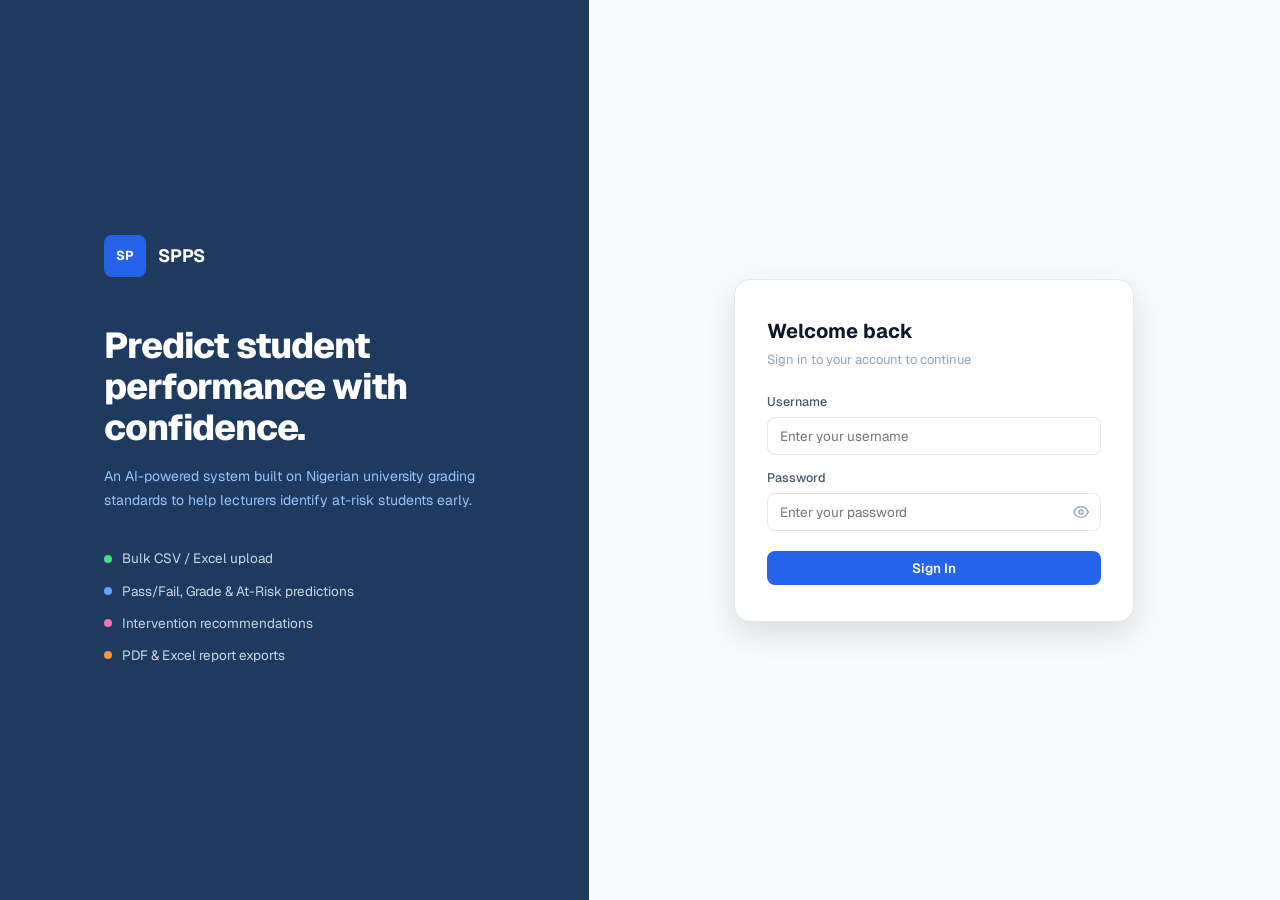
==== templates/login.html @ e65ed42a "adding code files" ====
<!doctype html>
<html lang="en">
  <head>
    <meta charset="UTF-8" />
    <meta name="viewport" content="width=device-width, initial-scale=1.0" />
    <title>Login — SPPS</title>
    <link rel="preconnect" href="https://fonts.googleapis.com" />
    <link rel="preconnect" href="https://fonts.gstatic.com" crossorigin />
    <link
      href="https://fonts.googleapis.com/css2?family=Geist:wght@300;400;500;600;700;800&display=swap"
      rel="stylesheet"
    />
    <link rel="stylesheet" href="/static/css/style.css" />
  </head>
  <body class="login-body">
    <div class="login-shell">
      <!-- Left panel -->
      <div class="login-left">
        <div class="login-left-inner">
          <div class="login-brand">
            <div
              class="brand-icon"
              style="width: 42px; height: 42px; font-size: 13px"
            >
              SP
            </div>
            <span class="brand-name" style="font-size: 18px; color: #fff"
              >SPPS</span
            >
          </div>
          <h1 class="login-headline">
            Predict student<br />performance with<br />confidence.
          </h1>
          <p class="login-sub">
            An AI-powered system built on Nigerian university grading standards
            to help lecturers identify at-risk students early.
          </p>
          <div class="login-features">
            <div class="login-feature">
              <div class="login-feature-dot" style="background: #4ade80"></div>
              <span>Bulk CSV / Excel upload</span>
            </div>
            <div class="login-feature">
              <div class="login-feature-dot" style="background: #60a5fa"></div>
              <span>Pass/Fail, Grade &amp; At-Risk predictions</span>
            </div>
            <div class="login-feature">
              <div class="login-feature-dot" style="background: #f472b6"></div>
              <span>Intervention recommendations</span>
            </div>
            <div class="login-feature">
              <div class="login-feature-dot" style="background: #fb923c"></div>
              <span>PDF &amp; Excel report exports</span>
            </div>
          </div>
        </div>
      </div>

      <!-- Right panel — form -->
      <div class="login-right">
        <div class="login-card">
          <!-- Normal login -->
          <div id="panel-login">
            <h2 class="login-card-title">Welcome back</h2>
            <p class="login-card-sub">Sign in to your account to continue</p>

            <div
              id="login-error"
              class="alert-box alert-danger hidden"
              style="margin-bottom: 16px"
            >
              <span id="login-error-msg"></span>
            </div>

            <div class="form-group" style="margin-bottom: 14px">
              <label class="form-label">Username</label>
              <input
                id="l-username"
                type="text"
                class="form-input"
                placeholder="Enter your username"
                autocomplete="username"
                onkeydown="enterKey(event, 'login')"
              />
            </div>
            <div class="form-group" style="margin-bottom: 20px">
              <label class="form-label">Password</label>
              <div class="input-eye-wrap">
                <input
                  id="l-password"
                  type="password"
                  class="form-input"
                  placeholder="Enter your password"
                  autocomplete="current-password"
                  onkeydown="enterKey(event, 'login')"
                />
                <button
                  type="button"
                  class="input-eye"
                  onclick="togglePw('l-password', this)"
                >
                  <svg
                    id="eye-icon-l"
                    viewBox="0 0 24 24"
                    fill="none"
                    stroke="currentColor"
                    stroke-width="2"
                    width="16"
                    height="16"
                  >
                    <path d="M1 12s4-8 11-8 11 8 11 8-4 8-11 8-11-8-11-8z" />
                    <circle cx="12" cy="12" r="3" />
                  </svg>
                </button>
              </div>
            </div>

            <button
              onclick="doLogin()"
              id="login-btn"
              class="btn btn-primary btn-full"
            >
              Sign In
            </button>
          </div>

          <!-- Set password (first login) -->
          <div id="panel-set-pw" class="hidden">
            <h2 class="login-card-title">Set Your Password</h2>
            <p class="login-card-sub">
              This is your first login. Please set a secure password to
              continue.
            </p>

            <div
              id="setpw-error"
              class="alert-box alert-danger hidden"
              style="margin-bottom: 16px"
            >
              <span id="setpw-error-msg"></span>
            </div>

            <div class="form-group" style="margin-bottom: 14px">
              <label class="form-label">New Password</label>
              <div class="input-eye-wrap">
                <input
                  id="s-pw1"
                  type="password"
                  class="form-input"
                  placeholder="At least 8 characters"
                  onkeydown="enterKey(event, 'setpw')"
                />
                <button
                  type="button"
                  class="input-eye"
                  onclick="togglePw('s-pw1', this)"
                >
                  <svg
                    viewBox="0 0 24 24"
                    fill="none"
                    stroke="currentColor"
                    stroke-width="2"
                    width="16"
                    height="16"
                  >
                    <path d="M1 12s4-8 11-8 11 8 11 8-4 8-11 8-11-8-11-8z" />
                    <circle cx="12" cy="12" r="3" />
                  </svg>
                </button>
              </div>
            </div>
            <div class="form-group" style="margin-bottom: 20px">
              <label class="form-label">Confirm Password</label>
              <div class="input-eye-wrap">
                <input
                  id="s-pw2"
                  type="password"
                  class="form-input"
                  placeholder="Re-enter password"
                  onkeydown="enterKey(event, 'setpw')"
                />
                <button
                  type="button"
                  class="input-eye"
                  onclick="togglePw('s-pw2', this)"
                >
                  <svg
                    viewBox="0 0 24 24"
                    fill="none"
                    stroke="currentColor"
                    stroke-width="2"
                    width="16"
                    height="16"
                  >
                    <path d="M1 12s4-8 11-8 11 8 11 8-4 8-11 8-11-8-11-8z" />
                    <circle cx="12" cy="12" r="3" />
                  </svg>
                </button>
              </div>
            </div>
            <button onclick="doSetPassword()" class="btn btn-primary btn-full">
              Set Password &amp; Continue
            </button>
          </div>
        </div>
      </div>
    </div>

    <script>
      async function doLogin() {
        const btn = document.getElementById("login-btn");
        const user = document.getElementById("l-username").value.trim();
        const pass = document.getElementById("l-password").value;

        if (!user || !pass) {
          showError("login", "Please enter your username and password.");
          return;
        }

        btn.textContent = "Signing in…";
        btn.disabled = true;

        const res = await fetch("/api/auth/login", {
          method: "POST",
          headers: { "Content-Type": "application/json" },
          body: JSON.stringify({ username: user, password: pass }),
        });
        const data = await res.json();

        btn.textContent = "Sign In";
        btn.disabled = false;

        if (!res.ok) {
          showError("login", data.error);
          return;
        }

        if (data.must_change_pw) {
          document.getElementById("panel-login").classList.add("hidden");
          document.getElementById("panel-set-pw").classList.remove("hidden");
        } else {
          window.location.href = "/";
        }
      }

      async function doSetPassword() {
        const p1 = document.getElementById("s-pw1").value;
        const p2 = document.getElementById("s-pw2").value;
        if (p1.length < 8) {
          showError("setpw", "Password must be at least 8 characters.");
          return;
        }
        if (p1 !== p2) {
          showError("setpw", "Passwords do not match.");
          return;
        }

        const res = await fetch("/api/auth/set-password", {
          method: "POST",
          headers: { "Content-Type": "application/json" },
          body: JSON.stringify({ password: p1 }),
        });
        const data = await res.json();
        if (!res.ok) {
          showError("setpw", data.error);
          return;
        }
        window.location.href = "/";
      }

      function showError(panel, msg) {
        const box = document.getElementById(`${panel}-error`);
        document.getElementById(`${panel}-error-msg`).textContent = msg;
        box.classList.remove("hidden");
      }

      function togglePw(inputId, btn) {
        const inp = document.getElementById(inputId);
        inp.type = inp.type === "password" ? "text" : "password";
      }

      function enterKey(e, action) {
        if (e.key === "Enter") action === "login" ? doLogin() : doSetPassword();
      }
    </script>
  </body>
</html>
---- static/css/style.css ----
/* ═══════════════════════════════════════════════════
   RESET & BASE
═══════════════════════════════════════════════════ */
*,
*::before,
*::after {
  box-sizing: border-box;
  margin: 0;
  padding: 0;
}

:root {
  --primary: #2563eb;
  --primary-hover: #1d4ed8;
  --primary-light: #eff6ff;
  --success: #16a34a;
  --success-light: #f0fdf4;
  --danger: #dc2626;
  --danger-light: #fef2f2;
  --warning: #d97706;
  --warning-light: #fffbeb;
  --purple: #7c3aed;
  --purple-light: #f5f3ff;

  --bg: #f8fafc;
  --surface: #ffffff;
  --border: #e2e8f0;
  --border-focus: #93c5fd;

  --text-primary: #0f172a;
  --text-secondary: #475569;
  --text-muted: #94a3b8;

  --sidebar-w: 240px;
  --radius: 12px;
  --radius-sm: 8px;
  --radius-lg: 16px;

  --shadow-sm: 0 1px 3px rgba(0, 0, 0, 0.06), 0 1px 2px rgba(0, 0, 0, 0.04);
  --shadow-md: 0 4px 12px rgba(0, 0, 0, 0.08);
  --shadow-lg: 0 12px 32px rgba(0, 0, 0, 0.12);
}

body {
  font-family:
    "Geist",
    -apple-system,
    BlinkMacSystemFont,
    "Segoe UI",
    sans-serif;
  background: var(--bg);
  color: var(--text-primary);
  font-size: 14px;
  line-height: 1.5;
  -webkit-font-smoothing: antialiased;
}

/* ═══════════════════════════════════════════════════
   APP SHELL
═══════════════════════════════════════════════════ */
.app-shell {
  display: flex;
  min-height: 100vh;
}

/* ═══════════════════════════════════════════════════
   SIDEBAR
═══════════════════════════════════════════════════ */
.sidebar {
  width: var(--sidebar-w);
  background: var(--surface);
  border-right: 1px solid var(--border);
  display: flex;
  flex-direction: column;
  position: fixed;
  top: 0;
  left: 0;
  bottom: 0;
  z-index: 100;
}

.sidebar-brand {
  display: flex;
  align-items: center;
  gap: 10px;
  padding: 20px 20px 16px;
  border-bottom: 1px solid var(--border);
}

.brand-icon {
  width: 34px;
  height: 34px;
  background: var(--primary);
  color: #fff;
  border-radius: var(--radius-sm);
  display: flex;
  align-items: center;
  justify-content: center;
  font-size: 11px;
  font-weight: 700;
  letter-spacing: 0.5px;
}

.brand-name {
  font-size: 15px;
  font-weight: 700;
  color: var(--text-primary);
  letter-spacing: -0.3px;
}

.sidebar-nav {
  flex: 1;
  padding: 12px 10px;
  display: flex;
  flex-direction: column;
  gap: 2px;
  overflow-y: auto;
}

.nav-item {
  display: flex;
  align-items: center;
  gap: 10px;
  padding: 9px 12px;
  border-radius: var(--radius-sm);
  color: var(--text-secondary);
  text-decoration: none;
  font-size: 13.5px;
  font-weight: 500;
  cursor: pointer;
  transition:
    background 0.15s,
    color 0.15s;
}

.nav-item svg {
  width: 17px;
  height: 17px;
  flex-shrink: 0;
}

.nav-item:hover {
  background: var(--bg);
  color: var(--text-primary);
}

.nav-item.active {
  background: var(--primary-light);
  color: var(--primary);
  font-weight: 600;
}

.sidebar-footer {
  padding: 14px 10px;
  border-top: 1px solid var(--border);
  display: flex;
  flex-direction: column;
  gap: 10px;
}

.sidebar-footer-info {
  display: flex;
  align-items: center;
  gap: 10px;
  padding: 0 4px;
}

.footer-avatar {
  width: 32px;
  height: 32px;
  background: var(--primary);
  color: #fff;
  border-radius: 50%;
  display: flex;
  align-items: center;
  justify-content: center;
  font-size: 12px;
  font-weight: 700;
  flex-shrink: 0;
}

.footer-name {
  font-size: 13px;
  font-weight: 600;
  color: var(--text-primary);
}
.footer-sub {
  font-size: 11px;
  color: var(--text-muted);
}

.btn-clear-all {
  display: flex;
  align-items: center;
  justify-content: center;
  gap: 6px;
  padding: 7px 12px;
  border-radius: var(--radius-sm);
  border: 1px solid #fecaca;
  background: var(--danger-light);
  color: var(--danger);
  font-size: 12px;
  font-weight: 500;
  cursor: pointer;
  width: 100%;
  transition: background 0.15s;
}
.btn-clear-all:hover {
  background: #fee2e2;
}

/* ═══════════════════════════════════════════════════
   MAIN CONTENT
═══════════════════════════════════════════════════ */
.main-content {
  margin-left: var(--sidebar-w);
  flex: 1;
  padding: 32px 36px;
  max-width: calc(100% - var(--sidebar-w));
}

.tab-section {
  animation: fadeIn 0.2s ease;
}
.tab-section.hidden {
  display: none;
}

@keyframes fadeIn {
  from {
    opacity: 0;
    transform: translateY(6px);
  }
  to {
    opacity: 1;
    transform: none;
  }
}

/* ═══════════════════════════════════════════════════
   PAGE HEADER
═══════════════════════════════════════════════════ */
.page-header {
  display: flex;
  align-items: flex-start;
  justify-content: space-between;
  margin-bottom: 28px;
  gap: 16px;
  flex-wrap: wrap;
}

.page-title {
  font-size: 22px;
  font-weight: 700;
  letter-spacing: -0.4px;
  color: var(--text-primary);
}
.page-sub {
  font-size: 13px;
  color: var(--text-muted);
  margin-top: 3px;
}

.upload-badge {
  display: flex;
  align-items: center;
  gap: 6px;
  background: var(--surface);
  border: 1px solid var(--border);
  border-radius: var(--radius-sm);
  padding: 7px 12px;
  font-size: 12px;
  color: var(--text-secondary);
}

/* ═══════════════════════════════════════════════════
   CARDS
═══════════════════════════════════════════════════ */
.card {
  background: var(--surface);
  border: 1px solid var(--border);
  border-radius: var(--radius);
  padding: 20px 22px;
  box-shadow: var(--shadow-sm);
}

.card-title {
  font-size: 14px;
  font-weight: 600;
  color: var(--text-primary);
  margin-bottom: 4px;
}
.card-sub {
  font-size: 12.5px;
  color: var(--text-muted);
  margin-bottom: 16px;
}

/* ═══════════════════════════════════════════════════
   STAT CARDS
═══════════════════════════════════════════════════ */
.stat-grid {
  display: grid;
  grid-template-columns: repeat(4, 1fr);
  gap: 16px;
  margin-bottom: 24px;
}

.stat-card {
  background: var(--surface);
  border: 1px solid var(--border);
  border-radius: var(--radius);
  padding: 20px;
  box-shadow: var(--shadow-sm);
  transition:
    box-shadow 0.2s,
    transform 0.2s;
}
.stat-card:hover {
  box-shadow: var(--shadow-md);
  transform: translateY(-2px);
}

.stat-card-top {
  display: flex;
  align-items: flex-start;
  justify-content: space-between;
  margin-bottom: 12px;
}

.stat-label {
  font-size: 12.5px;
  color: var(--text-muted);
  font-weight: 500;
}

.stat-icon {
  width: 36px;
  height: 36px;
  border-radius: var(--radius-sm);
  display: flex;
  align-items: center;
  justify-content: center;
  flex-shrink: 0;
}
.stat-icon svg {
  width: 18px;
  height: 18px;
}

.stat-icon-blue {
  background: var(--primary-light);
  color: var(--primary);
}
.stat-icon-green {
  background: var(--success-light);
  color: var(--success);
}
.stat-icon-red {
  background: var(--danger-light);
  color: var(--danger);
}
.stat-icon-purple {
  background: var(--purple-light);
  color: var(--purple);
}

.stat-value {
  font-size: 28px;
  font-weight: 700;
  letter-spacing: -0.5px;
  color: var(--text-primary);
}
.stat-delta {
  font-size: 11.5px;
  color: var(--text-muted);
  margin-top: 4px;
}
.delta-neg {
  color: var(--danger);
}
.delta-pos {
  color: var(--success);
}

/* ═══════════════════════════════════════════════════
   CHARTS
═══════════════════════════════════════════════════ */
.charts-grid {
  display: grid;
  grid-template-columns: 1.7fr 1fr;
  gap: 16px;
  margin-bottom: 20px;
}

.chart-card {
  background: var(--surface);
  border: 1px solid var(--border);
  border-radius: var(--radius);
  padding: 20px 22px;
  box-shadow: var(--shadow-sm);
}

.chart-card-header {
  display: flex;
  align-items: flex-start;
  justify-content: space-between;
  margin-bottom: 20px;
}

.chart-title {
  font-size: 14px;
  font-weight: 600;
  color: var(--text-primary);
}
.chart-sub {
  font-size: 12px;
  color: var(--text-muted);
  margin-top: 2px;
}

.chart-body {
  position: relative;
  height: 220px;
}
.chart-donut-body {
  height: 180px;
}

.donut-legend {
  margin-top: 14px;
  display: flex;
  flex-direction: column;
  gap: 8px;
}

.donut-legend-item {
  display: flex;
  align-items: center;
  justify-content: space-between;
  font-size: 12.5px;
  color: var(--text-secondary);
  cursor: pointer;
  padding: 4px 6px;
  border-radius: 6px;
  transition: background 0.1s;
}
.donut-legend-item:hover {
  background: var(--bg);
}

.donut-legend-left {
  display: flex;
  align-items: center;
  gap: 8px;
}

.legend-dot {
  width: 8px;
  height: 8px;
  border-radius: 50%;
  flex-shrink: 0;
}

.legend-count {
  font-weight: 600;
  color: var(--text-primary);
}
.legend-pct {
  color: var(--text-muted);
  font-size: 11.5px;
  margin-left: 4px;
}
.legend-arrow {
  color: var(--text-muted);
  font-size: 10px;
}

/* ═══════════════════════════════════════════════════
   GRADE THRESHOLDS
═══════════════════════════════════════════════════ */
.threshold-grid {
  display: flex;
  gap: 10px;
  flex-wrap: wrap;
  margin-top: 12px;
}

.threshold-item {
  display: flex;
  align-items: center;
  gap: 8px;
  background: var(--bg);
  border: 1px solid var(--border);
  border-radius: var(--radius-sm);
  padding: 8px 14px;
}

.threshold-grade {
  font-size: 16px;
  font-weight: 700;
  width: 26px;
  height: 26px;
  border-radius: 6px;
  display: flex;
  align-items: center;
  justify-content: center;
}

.grade-a {
  background: #dcfce7;
  color: #16a34a;
}
.grade-b {
  background: #dbeafe;
  color: #2563eb;
}
.grade-c {
  background: #fef9c3;
  color: #ca8a04;
}
.grade-d {
  background: #ffedd5;
  color: #ea580c;
}
.grade-f {
  background: #fee2e2;
  color: #dc2626;
}

.threshold-range {
  font-size: 12.5px;
  color: var(--text-secondary);
  font-weight: 500;
}

/* ═══════════════════════════════════════════════════
   EMPTY STATE
═══════════════════════════════════════════════════ */
.empty-state {
  display: flex;
  flex-direction: column;
  align-items: center;
  justify-content: center;
  text-align: center;
  padding: 60px 20px;
}
.empty-icon {
  width: 72px;
  height: 72px;
  background: var(--bg);
  border: 1px solid var(--border);
  border-radius: 50%;
  display: flex;
  align-items: center;
  justify-content: center;
  color: var(--text-muted);
  margin-bottom: 16px;
}
.empty-title {
  font-size: 15px;
  font-weight: 600;
  color: var(--text-primary);
  margin-bottom: 6px;
}
.empty-sub {
  font-size: 13px;
  color: var(--text-muted);
  max-width: 320px;
  margin-bottom: 20px;
}

/* ═══════════════════════════════════════════════════
   UPLOAD
═══════════════════════════════════════════════════ */
.upload-grid {
  display: grid;
  grid-template-columns: 1fr 1.4fr;
  gap: 20px;
}

.upload-card {
  display: flex;
  flex-direction: column;
  gap: 14px;
}

.drop-zone {
  border: 2px dashed var(--border);
  border-radius: var(--radius);
  padding: 44px 24px;
  text-align: center;
  cursor: pointer;
  transition:
    border-color 0.2s,
    background 0.2s;
}
.drop-zone:hover,
.drop-zone.dragover {
  border-color: var(--primary);
  background: var(--primary-light);
}

.drop-icon {
  width: 60px;
  height: 60px;
  background: var(--bg);
  border: 1px solid var(--border);
  border-radius: 50%;
  display: flex;
  align-items: center;
  justify-content: center;
  color: var(--text-muted);
  margin: 0 auto 14px;
}
.drop-title {
  font-size: 14px;
  font-weight: 600;
  color: var(--text-primary);
  margin-bottom: 4px;
}
.drop-sub {
  font-size: 12.5px;
  color: var(--text-muted);
}
.drop-types {
  font-size: 11.5px;
  color: var(--text-muted);
  margin-top: 8px;
}

.file-info {
  display: flex;
  align-items: center;
  justify-content: space-between;
  background: var(--primary-light);
  border: 1px solid #bfdbfe;
  border-radius: var(--radius-sm);
  padding: 10px 14px;
}
.file-info-left {
  display: flex;
  align-items: center;
  gap: 10px;
}
.file-icon {
  width: 34px;
  height: 34px;
  background: #dbeafe;
  color: var(--primary);
  border-radius: 8px;
  display: flex;
  align-items: center;
  justify-content: center;
}
.file-name {
  font-size: 13px;
  font-weight: 600;
  color: var(--text-primary);
}
.file-size {
  font-size: 11.5px;
  color: var(--text-muted);
}
.file-remove {
  font-size: 12px;
  color: var(--danger);
  cursor: pointer;
  background: none;
  border: none;
  font-weight: 500;
}

.upload-progress {
  display: flex;
  flex-direction: column;
  gap: 6px;
}
.progress-header {
  display: flex;
  justify-content: space-between;
  font-size: 12px;
  color: var(--text-muted);
}
.progress-track {
  height: 6px;
  background: var(--border);
  border-radius: 9999px;
  overflow: hidden;
}
.progress-fill {
  height: 100%;
  background: var(--primary);
  border-radius: 9999px;
  transition: width 0.4s ease;
  width: 0;
}

.upload-result {
  padding: 14px 16px;
  border-radius: var(--radius-sm);
}

/* Format table */
.format-table {
  margin-bottom: 14px;
}
.format-row {
  display: grid;
  grid-template-columns: 1.8fr 1fr 1fr;
  gap: 8px;
  padding: 7px 0;
  border-bottom: 1px solid var(--border);
  font-size: 12.5px;
  color: var(--text-secondary);
  align-items: center;
}
.format-header {
  font-weight: 600;
  color: var(--text-muted);
  font-size: 11px;
  text-transform: uppercase;
  letter-spacing: 0.5px;
}

.info-box {
  background: #fffbeb;
  border: 1px solid #fde68a;
  border-radius: var(--radius-sm);
  padding: 10px 12px;
  font-size: 12px;
  color: #92400e;
  margin-bottom: 14px;
}

/* Weight breakdown */
.weight-breakdown {
  margin-top: 14px;
}
.weight-title {
  font-size: 12px;
  font-weight: 600;
  color: var(--text-muted);
  text-transform: uppercase;
  letter-spacing: 0.5px;
  margin-bottom: 10px;
}
.weight-bars {
  display: flex;
  flex-direction: column;
  gap: 8px;
}
.weight-row {
  display: grid;
  grid-template-columns: 90px 1fr 36px;
  gap: 8px;
  align-items: center;
  font-size: 12px;
  color: var(--text-secondary);
}
.weight-bar-bg {
  background: var(--border);
  height: 6px;
  border-radius: 9999px;
  overflow: hidden;
}
.weight-bar-fill {
  height: 100%;
  border-radius: 9999px;
  transition: width 0.6s ease;
}

/* ═══════════════════════════════════════════════════
   SINGLE PREDICTION
═══════════════════════════════════════════════════ */
.predict-grid {
  display: grid;
  grid-template-columns: 1fr 1fr;
  gap: 20px;
  align-items: start;
}

.predict-empty-state {
  display: flex;
  flex-direction: column;
  align-items: center;
  justify-content: center;
  text-align: center;
  min-height: 300px;
}

.form-divider {
  display: flex;
  align-items: center;
  gap: 10px;
  margin: 18px 0 12px;
  font-size: 12px;
  font-weight: 600;
  color: var(--text-muted);
  text-transform: uppercase;
  letter-spacing: 0.5px;
}
.form-divider::after {
  content: "";
  flex: 1;
  height: 1px;
  background: var(--border);
}

.weight-tag {
  background: var(--primary-light);
  color: var(--primary);
  padding: 1px 7px;
  border-radius: 9999px;
  font-size: 11px;
  font-weight: 600;
  text-transform: none;
  letter-spacing: 0;
}

.slider-group {
  margin-bottom: 10px;
}
.slider-label {
  display: flex;
  justify-content: space-between;
  font-size: 12.5px;
  color: var(--text-secondary);
  margin-bottom: 5px;
}
.slider-val {
  font-weight: 600;
  color: var(--text-primary);
}

.slider-row-3 {
  display: grid;
  grid-template-columns: 1fr 1fr 1fr;
  gap: 12px;
}

.slider {
  -webkit-appearance: none;
  appearance: none;
  width: 100%;
  height: 5px;
  border-radius: 9999px;
  outline: none;
  cursor: pointer;
  background: var(--border);
}
.slider::-webkit-slider-thumb {
  -webkit-appearance: none;
  appearance: none;
  width: 16px;
  height: 16px;
  border-radius: 50%;
  cursor: pointer;
  border: 2px solid #fff;
  box-shadow: 0 1px 4px rgba(0, 0, 0, 0.2);
}
.slider-blue::-webkit-slider-thumb {
  background: var(--primary);
}
.slider-purple::-webkit-slider-thumb {
  background: var(--purple);
}
.slider-green::-webkit-slider-thumb {
  background: var(--success);
}
.slider-amber::-webkit-slider-thumb {
  background: var(--warning);
}

/* Result cards */
.result-score-card {
  text-align: center;
  margin-bottom: 12px;
  padding: 28px 20px;
}
.result-label {
  font-size: 12px;
  color: var(--text-muted);
  font-weight: 500;
  text-transform: uppercase;
  letter-spacing: 0.5px;
  margin-bottom: 8px;
}
.result-big-score {
  font-size: 52px;
  font-weight: 800;
  letter-spacing: -2px;
  line-height: 1;
}
.result-score-sub {
  font-size: 12px;
  color: var(--text-muted);
  margin-top: 4px;
}

.result-badges-grid {
  display: grid;
  grid-template-columns: repeat(3, 1fr);
  gap: 10px;
  margin-bottom: 12px;
}
.result-badge-card {
  background: var(--surface);
  border: 1px solid var(--border);
  border-radius: var(--radius-sm);
  padding: 14px 12px;
  text-align: center;
}
.result-badge-label {
  font-size: 11px;
  color: var(--text-muted);
  text-transform: uppercase;
  letter-spacing: 0.5px;
  margin-bottom: 6px;
}
.result-badge-val {
  font-size: 20px;
  font-weight: 700;
  letter-spacing: -0.5px;
}

/* Breakdown */
.breakdown-list {
  display: flex;
  flex-direction: column;
  gap: 12px;
  margin-top: 12px;
}
.breakdown-item {
  display: flex;
  flex-direction: column;
  gap: 4px;
}
.breakdown-header {
  display: flex;
  justify-content: space-between;
  font-size: 12.5px;
  color: var(--text-secondary);
}
.breakdown-score {
  font-weight: 600;
  color: var(--text-primary);
}
.breakdown-track {
  height: 6px;
  background: var(--border);
  border-radius: 9999px;
  overflow: hidden;
}
.breakdown-fill {
  height: 100%;
  border-radius: 9999px;
  transition: width 0.7s ease;
}

/* ═══════════════════════════════════════════════════
   TABLE
═══════════════════════════════════════════════════ */
.table-actions {
  display: flex;
  align-items: center;
  gap: 10px;
  flex-wrap: wrap;
}

.search-box {
  display: flex;
  align-items: center;
  gap: 8px;
  background: var(--surface);
  border: 1px solid var(--border);
  border-radius: var(--radius-sm);
  padding: 0 12px;
  height: 36px;
  color: var(--text-muted);
  min-width: 200px;
}
.search-input {
  border: none;
  outline: none;
  font-size: 13px;
  color: var(--text-primary);
  font-family: inherit;
  background: transparent;
  width: 100%;
}
.search-input::placeholder {
  color: var(--text-muted);
}

.table-card {
  padding: 0;
  overflow: hidden;
}
.table-wrapper {
  overflow-x: auto;
}

.data-table {
  width: 100%;
  border-collapse: collapse;
  min-width: 960px;
}
.data-table thead tr {
  background: #f8fafc;
  border-bottom: 1px solid var(--border);
}
.data-table th {
  padding: 11px 14px;
  text-align: left;
  font-size: 11.5px;
  font-weight: 600;
  color: var(--text-muted);
  text-transform: uppercase;
  letter-spacing: 0.5px;
  white-space: nowrap;
}
.data-table td {
  padding: 11px 14px;
  font-size: 13px;
  color: var(--text-primary);
  border-bottom: 1px solid var(--border);
  white-space: nowrap;
}
.data-table tbody tr {
  transition: background 0.1s;
  cursor: pointer;
}
.data-table tbody tr:hover {
  background: #f8fafc;
}
.data-table tbody tr:last-child td {
  border-bottom: none;
}

/* ═══════════════════════════════════════════════════
   BADGES
═══════════════════════════════════════════════════ */
.badge {
  display: inline-flex;
  align-items: center;
  padding: 3px 9px;
  border-radius: 9999px;
  font-size: 11.5px;
  font-weight: 600;
  white-space: nowrap;
}
.badge-green {
  background: #dcfce7;
  color: #16a34a;
}
.badge-blue {
  background: #dbeafe;
  color: #2563eb;
}
.badge-yellow {
  background: #fef9c3;
  color: #ca8a04;
}
.badge-orange {
  background: #ffedd5;
  color: #ea580c;
}
.badge-red {
  background: #fee2e2;
  color: #dc2626;
}
.badge-grey {
  background: var(--bg);
  color: var(--text-muted);
  border: 1px solid var(--border);
}

/* ═══════════════════════════════════════════════════
   REPORTS
═══════════════════════════════════════════════════ */
.reports-grid {
  display: grid;
  grid-template-columns: 1fr 1fr;
  gap: 20px;
}

.report-card {
  display: flex;
  flex-direction: column;
  gap: 12px;
  padding: 28px;
}

.report-card-icon {
  width: 52px;
  height: 52px;
  border-radius: var(--radius-sm);
  display: flex;
  align-items: center;
  justify-content: center;
  flex-shrink: 0;
}
.report-icon-green {
  background: var(--success-light);
  color: var(--success);
}
.report-icon-blue {
  background: var(--primary-light);
  color: var(--primary);
}

.report-card-title {
  font-size: 16px;
  font-weight: 700;
  color: var(--text-primary);
}
.report-card-sub {
  font-size: 13px;
  color: var(--text-muted);
  line-height: 1.6;
}

.report-features {
  list-style: none;
  display: flex;
  flex-direction: column;
  gap: 5px;
  flex: 1;
}
.report-features li {
  font-size: 12.5px;
  color: var(--text-secondary);
  padding-left: 18px;
  position: relative;
}
.report-features li::before {
  content: "";
  position: absolute;
  left: 2px;
  top: 6px;
  width: 6px;
  height: 6px;
  border-radius: 50%;
  background: var(--success);
}

/* ═══════════════════════════════════════════════════
   BUTTONS
═══════════════════════════════════════════════════ */
.btn {
  display: inline-flex;
  align-items: center;
  justify-content: center;
  gap: 7px;
  padding: 8px 18px;
  border-radius: var(--radius-sm);
  border: none;
  cursor: pointer;
  font-size: 13.5px;
  font-weight: 600;
  font-family: inherit;
  transition:
    background 0.15s,
    box-shadow 0.15s,
    opacity 0.15s;
  white-space: nowrap;
}
.btn-primary {
  background: var(--primary);
  color: #fff;
}
.btn-primary:hover {
  background: var(--primary-hover);
}
.btn-success {
  background: var(--success);
  color: #fff;
}
.btn-success:hover {
  background: #15803d;
}
.btn-outline {
  background: var(--surface);
  color: var(--text-secondary);
  border: 1px solid var(--border);
}
.btn-outline:hover {
  background: var(--bg);
}
.btn-full {
  width: 100%;
}
.btn-disabled {
  opacity: 0.45;
  cursor: not-allowed;
  pointer-events: none;
}

/* ═══════════════════════════════════════════════════
   FORMS
═══════════════════════════════════════════════════ */
.form-row-2 {
  display: grid;
  grid-template-columns: 1fr 1fr;
  gap: 14px;
  margin-bottom: 6px;
}
.form-group {
  display: flex;
  flex-direction: column;
  gap: 5px;
}
.form-label {
  font-size: 12.5px;
  font-weight: 500;
  color: var(--text-secondary);
}
.required {
  color: var(--danger);
}

.form-input,
.form-select {
  height: 38px;
  padding: 0 12px;
  border: 1px solid var(--border);
  border-radius: var(--radius-sm);
  font-size: 13.5px;
  font-family: inherit;
  color: var(--text-primary);
  background: var(--surface);
  outline: none;
  transition:
    border-color 0.15s,
    box-shadow 0.15s;
}
.form-input:focus,
.form-select:focus {
  border-color: var(--border-focus);
  box-shadow: 0 0 0 3px rgba(37, 99, 235, 0.1);
}
.form-select {
  appearance: none;
  cursor: pointer;
  padding-right: 28px;
  background-image: url("data:image/svg+xml,%3Csvg xmlns='http://www.w3.org/2000/svg' width='12' height='12' viewBox='0 0 24 24' fill='none' stroke='%2394a3b8' stroke-width='2'%3E%3Cpolyline points='6 9 12 15 18 9'/%3E%3C/svg%3E");
  background-repeat: no-repeat;
  background-position: right 10px center;
}
.form-select-full {
  width: 100%;
}

/* ═══════════════════════════════════════════════════
   ALERT BOX
═══════════════════════════════════════════════════ */
.alert-box {
  border-radius: var(--radius-sm);
  padding: 12px 14px;
  margin-top: 10px;
}
.alert-danger {
  background: var(--danger-light);
  border: 1px solid #fecaca;
}
.alert-title {
  display: flex;
  align-items: center;
  gap: 7px;
  font-size: 12.5px;
  font-weight: 600;
  color: var(--danger);
  margin-bottom: 7px;
}
.alert-list {
  list-style: none;
  display: flex;
  flex-direction: column;
  gap: 3px;
}
.alert-list li {
  font-size: 12px;
  color: var(--danger);
  padding-left: 14px;
  position: relative;
}
.alert-list li::before {
  content: "–";
  position: absolute;
  left: 0;
}

/* ═══════════════════════════════════════════════════
   MODAL
═══════════════════════════════════════════════════ */
.modal-overlay {
  position: fixed;
  inset: 0;
  background: rgba(0, 0, 0, 0.45);
  z-index: 200;
  display: flex;
  align-items: center;
  justify-content: center;
  padding: 20px;
}
.modal-overlay.hidden {
  display: none;
}

.modal-box {
  background: var(--surface);
  border-radius: var(--radius-lg);
  width: 100%;
  max-width: 680px;
  max-height: 88vh;
  overflow-y: auto;
  box-shadow: var(--shadow-lg);
}
.modal-header {
  display: flex;
  align-items: flex-start;
  justify-content: space-between;
  padding: 20px 24px;
  border-bottom: 1px solid var(--border);
  position: sticky;
  top: 0;
  background: var(--surface);
  z-index: 1;
}
.modal-title {
  font-size: 17px;
  font-weight: 700;
  color: var(--text-primary);
}
.modal-sub {
  font-size: 12px;
  color: var(--text-muted);
  margin-top: 2px;
}
.modal-close {
  padding: 4px;
  background: none;
  border: none;
  cursor: pointer;
  color: var(--text-muted);
  border-radius: 6px;
  transition: background 0.1s;
}
.modal-close:hover {
  background: var(--bg);
  color: var(--text-primary);
}
.modal-body {
  padding: 22px 24px;
  display: flex;
  flex-direction: column;
  gap: 18px;
}

/* ── Modal stat row ── */
.modal-stat-row {
  display: grid;
  grid-template-columns: repeat(4, 1fr);
  gap: 10px;
}
.modal-stat {
  background: var(--bg);
  border: 1px solid var(--border);
  border-radius: var(--radius-sm);
  padding: 12px 14px;
  text-align: center;
}
.modal-stat-label {
  font-size: 11px;
  color: var(--text-muted);
  text-transform: uppercase;
  letter-spacing: 0.5px;
  margin-bottom: 5px;
}
.modal-stat-val {
  font-size: 18px;
  font-weight: 700;
}

/* ── Modal scores grid ── */
.modal-scores-grid {
  display: grid;
  grid-template-columns: repeat(3, 1fr);
  gap: 8px;
}
.modal-score-item {
  background: var(--bg);
  border: 1px solid var(--border);
  border-radius: var(--radius-sm);
  padding: 10px 12px;
  text-align: center;
}
.modal-score-item p:first-child {
  font-size: 11px;
  color: var(--text-muted);
  margin-bottom: 3px;
}
.modal-score-item p:last-child {
  font-size: 16px;
  font-weight: 700;
}

/* ═══════════════════════════════════════════════════
   TOAST
═══════════════════════════════════════════════════ */
.toast {
  position: fixed;
  bottom: 24px;
  right: 24px;
  z-index: 999;
  display: flex;
  align-items: center;
  gap: 8px;
  padding: 11px 18px;
  border-radius: var(--radius-sm);
  font-size: 13.5px;
  font-weight: 500;
  box-shadow: var(--shadow-lg);
  animation: slideUp 0.25s ease;
}
.toast.hidden {
  display: none;
}
.toast-success {
  background: #1a1a2e;
  color: #fff;
}
.toast-error {
  background: var(--danger);
  color: #fff;
}
.toast-warning {
  background: var(--warning);
  color: #fff;
}

@keyframes slideUp {
  from {
    transform: translateY(12px);
    opacity: 0;
  }
  to {
    transform: translateY(0);
    opacity: 1;
  }
}

/* ═══════════════════════════════════════════════════
   SCORE COLOUR UTILITY
═══════════════════════════════════════════════════ */
.score-green {
  color: var(--success);
}
.score-blue {
  color: var(--primary);
}
.score-amber {
  color: var(--warning);
}
.score-red {
  color: var(--danger);
}

/* ═══════════════════════════════════════════════════
   SCROLLBAR
═══════════════════════════════════════════════════ */
::-webkit-scrollbar {
  width: 6px;
  height: 6px;
}
::-webkit-scrollbar-track {
  background: transparent;
}
::-webkit-scrollbar-thumb {
  background: var(--border);
  border-radius: 9999px;
}
::-webkit-scrollbar-thumb:hover {
  background: var(--text-muted);
}

/* ═══════════════════════════════════════════════════
   LOGIN PAGE
═══════════════════════════════════════════════════ */
.login-body {
  background: var(--bg);
  display: flex;
  min-height: 100vh;
}

.login-shell {
  display: flex;
  width: 100%;
  min-height: 100vh;
}

.login-left {
  width: 46%;
  background: #1e3a5f;
  display: flex;
  align-items: center;
  justify-content: center;
  padding: 60px 56px;
}

.login-left-inner {
  max-width: 380px;
}

.login-brand {
  display: flex;
  align-items: center;
  gap: 12px;
  margin-bottom: 48px;
}

.login-headline {
  font-size: 36px;
  font-weight: 800;
  color: #fff;
  letter-spacing: -1.2px;
  line-height: 1.15;
  margin-bottom: 16px;
}

.login-sub {
  font-size: 14px;
  color: #93c5fd;
  line-height: 1.7;
  margin-bottom: 36px;
}

.login-features {
  display: flex;
  flex-direction: column;
  gap: 12px;
}

.login-feature {
  display: flex;
  align-items: center;
  gap: 10px;
  font-size: 13.5px;
  color: #cbd5e1;
}

.login-feature-dot {
  width: 8px;
  height: 8px;
  border-radius: 50%;
  flex-shrink: 0;
}

.login-right {
  flex: 1;
  display: flex;
  align-items: center;
  justify-content: center;
  padding: 40px 24px;
  background: var(--bg);
}

.login-card {
  background: var(--surface);
  border: 1px solid var(--border);
  border-radius: var(--radius-lg);
  padding: 36px 32px;
  width: 100%;
  max-width: 400px;
  box-shadow: var(--shadow-lg);
}

.login-card-title {
  font-size: 20px;
  font-weight: 700;
  color: var(--text-primary);
  margin-bottom: 4px;
}
.login-card-sub {
  font-size: 13px;
  color: var(--text-muted);
  margin-bottom: 24px;
}

.input-eye-wrap {
  position: relative;
}
.input-eye-wrap .form-input {
  padding-right: 38px;
  width: 100%;
}
.input-eye {
  position: absolute;
  right: 10px;
  top: 50%;
  transform: translateY(-50%);
  background: none;
  border: none;
  cursor: pointer;
  color: var(--text-muted);
  padding: 2px;
  display: flex;
  align-items: center;
}
.input-eye:hover {
  color: var(--text-primary);
}

/* ═══════════════════════════════════════════════════
   SETTINGS
═══════════════════════════════════════════════════ */
.settings-grid {
  display: grid;
  grid-template-columns: 1fr 1fr;
  gap: 20px;
}
.settings-card {
  display: flex;
  flex-direction: column;
  gap: 4px;
}

.settings-section-title {
  font-size: 11.5px;
  font-weight: 600;
  color: var(--text-muted);
  text-transform: uppercase;
  letter-spacing: 0.6px;
  margin: 14px 0 10px;
  display: flex;
  align-items: center;
  gap: 8px;
}

.weight-row-input {
  grid-template-columns: 110px 70px 20px !important;
}

.weight-input {
  width: 70px;
  height: 34px;
  padding: 0 10px;
  border: 1px solid var(--border);
  border-radius: var(--radius-sm);
  font-size: 13.5px;
  font-family: inherit;
  color: var(--text-primary);
  background: var(--surface);
  outline: none;
  text-align: center;
  transition: border-color 0.15s;
}
.weight-input:focus {
  border-color: var(--border-focus);
}

.weight-sum-badge {
  padding: 2px 10px;
  border-radius: 9999px;
  font-size: 11px;
  font-weight: 700;
  letter-spacing: 0;
  text-transform: none;
}
.weight-sum-ok {
  background: #dcfce7;
  color: #16a34a;
}
.weight-sum-err {
  background: #fee2e2;
  color: #dc2626;
}

.grade-boundary-grid {
  display: grid;
  grid-template-columns: 1fr 1fr;
  gap: 10px;
}
.gb-item {
  display: flex;
  align-items: center;
  gap: 8px;
  font-size: 12.5px;
  color: var(--text-secondary);
}

/* Toggle switch */
.toggle-row {
  display: flex;
  align-items: center;
  justify-content: space-between;
  gap: 16px;
  padding: 12px 14px;
  background: var(--bg);
  border: 1px solid var(--border);
  border-radius: var(--radius-sm);
}

.toggle-switch {
  position: relative;
  display: inline-block;
  width: 42px;
  height: 24px;
  flex-shrink: 0;
}
.toggle-switch input {
  opacity: 0;
  width: 0;
  height: 0;
}
.toggle-slider {
  position: absolute;
  cursor: pointer;
  inset: 0;
  background: #cbd5e1;
  border-radius: 9999px;
  transition: 0.3s;
}
.toggle-slider::before {
  content: "";
  position: absolute;
  width: 18px;
  height: 18px;
  left: 3px;
  top: 3px;
  background: white;
  border-radius: 50%;
  transition: 0.3s;
}
.toggle-switch input:checked + .toggle-slider {
  background: var(--primary);
}
.toggle-switch input:checked + .toggle-slider::before {
  transform: translateX(18px);
}

.form-hint {
  font-size: 11.5px;
  color: var(--text-muted);
  margin-top: 4px;
}

.flex-gap {
  display: flex;
  gap: 10px;
  flex-wrap: wrap;
}

/* ═══════════════════════════════════════════════════
   ADMIN PANEL
═══════════════════════════════════════════════════ */
.admin-action-btn {
  font-size: 12px;
  padding: 4px 10px;
  border-radius: 6px;
  border: 1px solid var(--border);
  background: var(--surface);
  cursor: pointer;
  color: var(--text-secondary);
  font-family: inherit;
  transition: background 0.1s;
}
.admin-action-btn:hover {
  background: var(--bg);
}
.admin-action-btn.danger {
  color: var(--danger);
  border-color: #fecaca;
}
.admin-action-btn.danger:hover {
  background: var(--danger-light);
}

/* ═══════════════════════════════════════════════════
   RECOMMENDATIONS
═══════════════════════════════════════════════════ */
.rec-card {
  border-radius: var(--radius-sm);
  padding: 12px 14px;
  border: 1px solid;
  margin-bottom: 8px;
}
.rec-header {
  display: flex;
  align-items: center;
  gap: 8px;
  margin-bottom: 4px;
}
.rec-priority-dot {
  width: 8px;
  height: 8px;
  border-radius: 50%;
  flex-shrink: 0;
}
.rec-title {
  font-size: 13px;
  font-weight: 600;
}
.rec-detail {
  font-size: 12.5px;
  line-height: 1.6;
}

/* Priority column badge */
.priority-badge {
  display: inline-flex;
  align-items: center;
  gap: 5px;
  padding: 3px 9px;
  border-radius: 9999px;
  font-size: 11.5px;
  font-weight: 600;
  white-space: nowrap;
}

/* ═══════════════════════════════════════════════════
   SIDEBAR LOGOUT BUTTON
═══════════════════════════════════════════════════ */
.btn-footer-logout {
  display: flex;
  align-items: center;
  justify-content: center;
  gap: 6px;
  padding: 7px 12px;
  border-radius: var(--radius-sm);
  border: 1px solid var(--border);
  background: var(--surface);
  color: var(--text-secondary);
  font-size: 12px;
  font-weight: 500;
  cursor: pointer;
  width: 100%;
  transition: background 0.15s;
}
.btn-footer-logout:hover {
  background: var(--bg);
}

/* ═══════════════════════════════════════════════════
   HIDDEN UTILITY (keep last)
═══════════════════════════════════════════════════ */
.hidden {
  display: none !important;
}
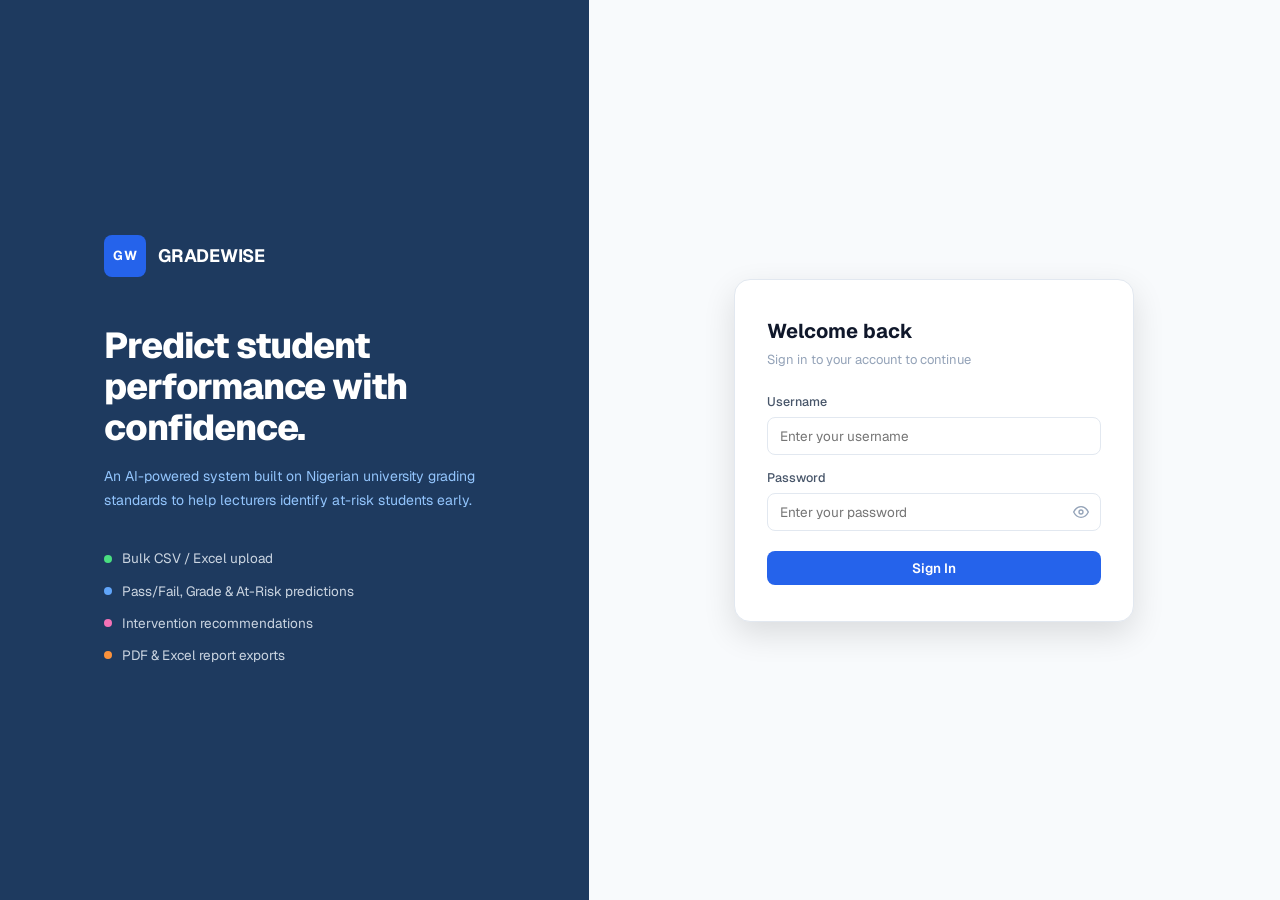
==== commit d4094e87: "full project upload" ====
--- a/templates/login.html
+++ b/templates/login.html
@@ -1,287 +1,287 @@
-<!doctype html>
-<html lang="en">
-  <head>
-    <meta charset="UTF-8" />
-    <meta name="viewport" content="width=device-width, initial-scale=1.0" />
-    <title>Login — SPPS</title>
-    <link rel="preconnect" href="https://fonts.googleapis.com" />
-    <link rel="preconnect" href="https://fonts.gstatic.com" crossorigin />
-    <link
-      href="https://fonts.googleapis.com/css2?family=Geist:wght@300;400;500;600;700;800&display=swap"
-      rel="stylesheet"
-    />
-    <link rel="stylesheet" href="/static/css/style.css" />
-  </head>
-  <body class="login-body">
-    <div class="login-shell">
-      <!-- Left panel -->
-      <div class="login-left">
-        <div class="login-left-inner">
-          <div class="login-brand">
-            <div
-              class="brand-icon"
-              style="width: 42px; height: 42px; font-size: 13px"
-            >
-              SP
-            </div>
-            <span class="brand-name" style="font-size: 18px; color: #fff"
-              >SPPS</span
-            >
-          </div>
-          <h1 class="login-headline">
-            Predict student<br />performance with<br />confidence.
-          </h1>
-          <p class="login-sub">
-            An AI-powered system built on Nigerian university grading standards
-            to help lecturers identify at-risk students early.
-          </p>
-          <div class="login-features">
-            <div class="login-feature">
-              <div class="login-feature-dot" style="background: #4ade80"></div>
-              <span>Bulk CSV / Excel upload</span>
-            </div>
-            <div class="login-feature">
-              <div class="login-feature-dot" style="background: #60a5fa"></div>
-              <span>Pass/Fail, Grade &amp; At-Risk predictions</span>
-            </div>
-            <div class="login-feature">
-              <div class="login-feature-dot" style="background: #f472b6"></div>
-              <span>Intervention recommendations</span>
-            </div>
-            <div class="login-feature">
-              <div class="login-feature-dot" style="background: #fb923c"></div>
-              <span>PDF &amp; Excel report exports</span>
-            </div>
-          </div>
-        </div>
-      </div>
-
-      <!-- Right panel — form -->
-      <div class="login-right">
-        <div class="login-card">
-          <!-- Normal login -->
-          <div id="panel-login">
-            <h2 class="login-card-title">Welcome back</h2>
-            <p class="login-card-sub">Sign in to your account to continue</p>
-
-            <div
-              id="login-error"
-              class="alert-box alert-danger hidden"
-              style="margin-bottom: 16px"
-            >
-              <span id="login-error-msg"></span>
-            </div>
-
-            <div class="form-group" style="margin-bottom: 14px">
-              <label class="form-label">Username</label>
-              <input
-                id="l-username"
-                type="text"
-                class="form-input"
-                placeholder="Enter your username"
-                autocomplete="username"
-                onkeydown="enterKey(event, 'login')"
-              />
-            </div>
-            <div class="form-group" style="margin-bottom: 20px">
-              <label class="form-label">Password</label>
-              <div class="input-eye-wrap">
-                <input
-                  id="l-password"
-                  type="password"
-                  class="form-input"
-                  placeholder="Enter your password"
-                  autocomplete="current-password"
-                  onkeydown="enterKey(event, 'login')"
-                />
-                <button
-                  type="button"
-                  class="input-eye"
-                  onclick="togglePw('l-password', this)"
-                >
-                  <svg
-                    id="eye-icon-l"
-                    viewBox="0 0 24 24"
-                    fill="none"
-                    stroke="currentColor"
-                    stroke-width="2"
-                    width="16"
-                    height="16"
-                  >
-                    <path d="M1 12s4-8 11-8 11 8 11 8-4 8-11 8-11-8-11-8z" />
-                    <circle cx="12" cy="12" r="3" />
-                  </svg>
-                </button>
-              </div>
-            </div>
-
-            <button
-              onclick="doLogin()"
-              id="login-btn"
-              class="btn btn-primary btn-full"
-            >
-              Sign In
-            </button>
-          </div>
-
-          <!-- Set password (first login) -->
-          <div id="panel-set-pw" class="hidden">
-            <h2 class="login-card-title">Set Your Password</h2>
-            <p class="login-card-sub">
-              This is your first login. Please set a secure password to
-              continue.
-            </p>
-
-            <div
-              id="setpw-error"
-              class="alert-box alert-danger hidden"
-              style="margin-bottom: 16px"
-            >
-              <span id="setpw-error-msg"></span>
-            </div>
-
-            <div class="form-group" style="margin-bottom: 14px">
-              <label class="form-label">New Password</label>
-              <div class="input-eye-wrap">
-                <input
-                  id="s-pw1"
-                  type="password"
-                  class="form-input"
-                  placeholder="At least 8 characters"
-                  onkeydown="enterKey(event, 'setpw')"
-                />
-                <button
-                  type="button"
-                  class="input-eye"
-                  onclick="togglePw('s-pw1', this)"
-                >
-                  <svg
-                    viewBox="0 0 24 24"
-                    fill="none"
-                    stroke="currentColor"
-                    stroke-width="2"
-                    width="16"
-                    height="16"
-                  >
-                    <path d="M1 12s4-8 11-8 11 8 11 8-4 8-11 8-11-8-11-8z" />
-                    <circle cx="12" cy="12" r="3" />
-                  </svg>
-                </button>
-              </div>
-            </div>
-            <div class="form-group" style="margin-bottom: 20px">
-              <label class="form-label">Confirm Password</label>
-              <div class="input-eye-wrap">
-                <input
-                  id="s-pw2"
-                  type="password"
-                  class="form-input"
-                  placeholder="Re-enter password"
-                  onkeydown="enterKey(event, 'setpw')"
-                />
-                <button
-                  type="button"
-                  class="input-eye"
-                  onclick="togglePw('s-pw2', this)"
-                >
-                  <svg
-                    viewBox="0 0 24 24"
-                    fill="none"
-                    stroke="currentColor"
-                    stroke-width="2"
-                    width="16"
-                    height="16"
-                  >
-                    <path d="M1 12s4-8 11-8 11 8 11 8-4 8-11 8-11-8-11-8z" />
-                    <circle cx="12" cy="12" r="3" />
-                  </svg>
-                </button>
-              </div>
-            </div>
-            <button onclick="doSetPassword()" class="btn btn-primary btn-full">
-              Set Password &amp; Continue
-            </button>
-          </div>
-        </div>
-      </div>
-    </div>
-
-    <script>
-      async function doLogin() {
-        const btn = document.getElementById("login-btn");
-        const user = document.getElementById("l-username").value.trim();
-        const pass = document.getElementById("l-password").value;
-
-        if (!user || !pass) {
-          showError("login", "Please enter your username and password.");
-          return;
-        }
-
-        btn.textContent = "Signing in…";
-        btn.disabled = true;
-
-        const res = await fetch("/api/auth/login", {
-          method: "POST",
-          headers: { "Content-Type": "application/json" },
-          body: JSON.stringify({ username: user, password: pass }),
-        });
-        const data = await res.json();
-
-        btn.textContent = "Sign In";
-        btn.disabled = false;
-
-        if (!res.ok) {
-          showError("login", data.error);
-          return;
-        }
-
-        if (data.must_change_pw) {
-          document.getElementById("panel-login").classList.add("hidden");
-          document.getElementById("panel-set-pw").classList.remove("hidden");
-        } else {
-          window.location.href = "/";
-        }
-      }
-
-      async function doSetPassword() {
-        const p1 = document.getElementById("s-pw1").value;
-        const p2 = document.getElementById("s-pw2").value;
-        if (p1.length < 8) {
-          showError("setpw", "Password must be at least 8 characters.");
-          return;
-        }
-        if (p1 !== p2) {
-          showError("setpw", "Passwords do not match.");
-          return;
-        }
-
-        const res = await fetch("/api/auth/set-password", {
-          method: "POST",
-          headers: { "Content-Type": "application/json" },
-          body: JSON.stringify({ password: p1 }),
-        });
-        const data = await res.json();
-        if (!res.ok) {
-          showError("setpw", data.error);
-          return;
-        }
-        window.location.href = "/";
-      }
-
-      function showError(panel, msg) {
-        const box = document.getElementById(`${panel}-error`);
-        document.getElementById(`${panel}-error-msg`).textContent = msg;
-        box.classList.remove("hidden");
-      }
-
-      function togglePw(inputId, btn) {
-        const inp = document.getElementById(inputId);
-        inp.type = inp.type === "password" ? "text" : "password";
-      }
-
-      function enterKey(e, action) {
-        if (e.key === "Enter") action === "login" ? doLogin() : doSetPassword();
-      }
-    </script>
-  </body>
-</html>
+<!doctype html>
+<html lang="en">
+  <head>
+    <meta charset="UTF-8" />
+    <meta name="viewport" content="width=device-width, initial-scale=1.0" />
+    <title>Login — GW</title>
+    <link rel="preconnect" href="https://fonts.googleapis.com" />
+    <link rel="preconnect" href="https://fonts.gstatic.com" crossorigin />
+    <link
+      href="https://fonts.googleapis.com/css2?family=Geist:wght@300;400;500;600;700;800&display=swap"
+      rel="stylesheet"
+    />
+    <link rel="stylesheet" href="/static/css/style.css" />
+  </head>
+  <body class="login-body">
+    <div class="login-shell">
+      <!-- Left panel -->
+      <div class="login-left">
+        <div class="login-left-inner">
+          <div class="login-brand">
+            <div
+              class="brand-icon"
+              style="width: 42px; height: 42px; font-size: 13px"
+            >
+              GW
+            </div>
+            <span class="brand-name" style="font-size: 18px; color: #fff"
+              >GRADEWISE</span
+            >
+          </div>
+          <h1 class="login-headline">
+            Predict student<br />performance with<br />confidence.
+          </h1>
+          <p class="login-sub">
+            An AI-powered system built on Nigerian university grading standards
+            to help lecturers identify at-risk students early.
+          </p>
+          <div class="login-features">
+            <div class="login-feature">
+              <div class="login-feature-dot" style="background: #4ade80"></div>
+              <span>Bulk CSV / Excel upload</span>
+            </div>
+            <div class="login-feature">
+              <div class="login-feature-dot" style="background: #60a5fa"></div>
+              <span>Pass/Fail, Grade &amp; At-Risk predictions</span>
+            </div>
+            <div class="login-feature">
+              <div class="login-feature-dot" style="background: #f472b6"></div>
+              <span>Intervention recommendations</span>
+            </div>
+            <div class="login-feature">
+              <div class="login-feature-dot" style="background: #fb923c"></div>
+              <span>PDF &amp; Excel report exports</span>
+            </div>
+          </div>
+        </div>
+      </div>
+
+      <!-- Right panel — form -->
+      <div class="login-right">
+        <div class="login-card">
+          <!-- Normal login -->
+          <div id="panel-login">
+            <h2 class="login-card-title">Welcome back</h2>
+            <p class="login-card-sub">Sign in to your account to continue</p>
+
+            <div
+              id="login-error"
+              class="alert-box alert-danger hidden"
+              style="margin-bottom: 16px"
+            >
+              <span id="login-error-msg"></span>
+            </div>
+
+            <div class="form-group" style="margin-bottom: 14px">
+              <label class="form-label">Username</label>
+              <input
+                id="l-username"
+                type="text"
+                class="form-input"
+                placeholder="Enter your username"
+                autocomplete="username"
+                onkeydown="enterKey(event, 'login')"
+              />
+            </div>
+            <div class="form-group" style="margin-bottom: 20px">
+              <label class="form-label">Password</label>
+              <div class="input-eye-wrap">
+                <input
+                  id="l-password"
+                  type="password"
+                  class="form-input"
+                  placeholder="Enter your password"
+                  autocomplete="current-password"
+                  onkeydown="enterKey(event, 'login')"
+                />
+                <button
+                  type="button"
+                  class="input-eye"
+                  onclick="togglePw('l-password', this)"
+                >
+                  <svg
+                    id="eye-icon-l"
+                    viewBox="0 0 24 24"
+                    fill="none"
+                    stroke="currentColor"
+                    stroke-width="2"
+                    width="16"
+                    height="16"
+                  >
+                    <path d="M1 12s4-8 11-8 11 8 11 8-4 8-11 8-11-8-11-8z" />
+                    <circle cx="12" cy="12" r="3" />
+                  </svg>
+                </button>
+              </div>
+            </div>
+
+            <button
+              onclick="doLogin()"
+              id="login-btn"
+              class="btn btn-primary btn-full"
+            >
+              Sign In
+            </button>
+          </div>
+
+          <!-- Set password (first login) -->
+          <div id="panel-set-pw" class="hidden">
+            <h2 class="login-card-title">Set Your Password</h2>
+            <p class="login-card-sub">
+              This is your first login. Please set a secure password to
+              continue.
+            </p>
+
+            <div
+              id="setpw-error"
+              class="alert-box alert-danger hidden"
+              style="margin-bottom: 16px"
+            >
+              <span id="setpw-error-msg"></span>
+            </div>
+
+            <div class="form-group" style="margin-bottom: 14px">
+              <label class="form-label">New Password</label>
+              <div class="input-eye-wrap">
+                <input
+                  id="s-pw1"
+                  type="password"
+                  class="form-input"
+                  placeholder="At least 8 characters"
+                  onkeydown="enterKey(event, 'setpw')"
+                />
+                <button
+                  type="button"
+                  class="input-eye"
+                  onclick="togglePw('s-pw1', this)"
+                >
+                  <svg
+                    viewBox="0 0 24 24"
+                    fill="none"
+                    stroke="currentColor"
+                    stroke-width="2"
+                    width="16"
+                    height="16"
+                  >
+                    <path d="M1 12s4-8 11-8 11 8 11 8-4 8-11 8-11-8-11-8z" />
+                    <circle cx="12" cy="12" r="3" />
+                  </svg>
+                </button>
+              </div>
+            </div>
+            <div class="form-group" style="margin-bottom: 20px">
+              <label class="form-label">Confirm Password</label>
+              <div class="input-eye-wrap">
+                <input
+                  id="s-pw2"
+                  type="password"
+                  class="form-input"
+                  placeholder="Re-enter password"
+                  onkeydown="enterKey(event, 'setpw')"
+                />
+                <button
+                  type="button"
+                  class="input-eye"
+                  onclick="togglePw('s-pw2', this)"
+                >
+                  <svg
+                    viewBox="0 0 24 24"
+                    fill="none"
+                    stroke="currentColor"
+                    stroke-width="2"
+                    width="16"
+                    height="16"
+                  >
+                    <path d="M1 12s4-8 11-8 11 8 11 8-4 8-11 8-11-8-11-8z" />
+                    <circle cx="12" cy="12" r="3" />
+                  </svg>
+                </button>
+              </div>
+            </div>
+            <button onclick="doSetPassword()" class="btn btn-primary btn-full">
+              Set Password &amp; Continue
+            </button>
+          </div>
+        </div>
+      </div>
+    </div>
+
+    <script>
+      async function doLogin() {
+        const btn = document.getElementById("login-btn");
+        const user = document.getElementById("l-username").value.trim();
+        const pass = document.getElementById("l-password").value;
+
+        if (!user || !pass) {
+          showError("login", "Please enter your username and password.");
+          return;
+        }
+
+        btn.textContent = "Signing in…";
+        btn.disabled = true;
+
+        const res = await fetch("/api/auth/login", {
+          method: "POST",
+          headers: { "Content-Type": "application/json" },
+          body: JSON.stringify({ username: user, password: pass }),
+        });
+        const data = await res.json();
+
+        btn.textContent = "Sign In";
+        btn.disabled = false;
+
+        if (!res.ok) {
+          showError("login", data.error);
+          return;
+        }
+
+        if (data.must_change_pw) {
+          document.getElementById("panel-login").classList.add("hidden");
+          document.getElementById("panel-set-pw").classList.remove("hidden");
+        } else {
+          window.location.href = "/";
+        }
+      }
+
+      async function doSetPassword() {
+        const p1 = document.getElementById("s-pw1").value;
+        const p2 = document.getElementById("s-pw2").value;
+        if (p1.length < 8) {
+          showError("setpw", "Password must be at least 8 characters.");
+          return;
+        }
+        if (p1 !== p2) {
+          showError("setpw", "Passwords do not match.");
+          return;
+        }
+
+        const res = await fetch("/api/auth/set-password", {
+          method: "POST",
+          headers: { "Content-Type": "application/json" },
+          body: JSON.stringify({ password: p1 }),
+        });
+        const data = await res.json();
+        if (!res.ok) {
+          showError("setpw", data.error);
+          return;
+        }
+        window.location.href = "/";
+      }
+
+      function showError(panel, msg) {
+        const box = document.getElementById(`${panel}-error`);
+        document.getElementById(`${panel}-error-msg`).textContent = msg;
+        box.classList.remove("hidden");
+      }
+
+      function togglePw(inputId, btn) {
+        const inp = document.getElementById(inputId);
+        inp.type = inp.type === "password" ? "text" : "password";
+      }
+
+      function enterKey(e, action) {
+        if (e.key === "Enter") action === "login" ? doLogin() : doSetPassword();
+      }
+    </script>
+  </body>
+</html>
--- a/static/css/style.css
+++ b/static/css/style.css
@@ -1,1850 +1,1850 @@
-/* ═══════════════════════════════════════════════════
-   RESET & BASE
-═══════════════════════════════════════════════════ */
-*,
-*::before,
-*::after {
-  box-sizing: border-box;
-  margin: 0;
-  padding: 0;
-}
-
-:root {
-  --primary: #2563eb;
-  --primary-hover: #1d4ed8;
-  --primary-light: #eff6ff;
-  --success: #16a34a;
-  --success-light: #f0fdf4;
-  --danger: #dc2626;
-  --danger-light: #fef2f2;
-  --warning: #d97706;
-  --warning-light: #fffbeb;
-  --purple: #7c3aed;
-  --purple-light: #f5f3ff;
-
-  --bg: #f8fafc;
-  --surface: #ffffff;
-  --border: #e2e8f0;
-  --border-focus: #93c5fd;
-
-  --text-primary: #0f172a;
-  --text-secondary: #475569;
-  --text-muted: #94a3b8;
-
-  --sidebar-w: 240px;
-  --radius: 12px;
-  --radius-sm: 8px;
-  --radius-lg: 16px;
-
-  --shadow-sm: 0 1px 3px rgba(0, 0, 0, 0.06), 0 1px 2px rgba(0, 0, 0, 0.04);
-  --shadow-md: 0 4px 12px rgba(0, 0, 0, 0.08);
-  --shadow-lg: 0 12px 32px rgba(0, 0, 0, 0.12);
-}
-
-body {
-  font-family:
-    "Geist",
-    -apple-system,
-    BlinkMacSystemFont,
-    "Segoe UI",
-    sans-serif;
-  background: var(--bg);
-  color: var(--text-primary);
-  font-size: 14px;
-  line-height: 1.5;
-  -webkit-font-smoothing: antialiased;
-}
-
-/* ═══════════════════════════════════════════════════
-   APP SHELL
-═══════════════════════════════════════════════════ */
-.app-shell {
-  display: flex;
-  min-height: 100vh;
-}
-
-/* ═══════════════════════════════════════════════════
-   SIDEBAR
-═══════════════════════════════════════════════════ */
-.sidebar {
-  width: var(--sidebar-w);
-  background: var(--surface);
-  border-right: 1px solid var(--border);
-  display: flex;
-  flex-direction: column;
-  position: fixed;
-  top: 0;
-  left: 0;
-  bottom: 0;
-  z-index: 100;
-}
-
-.sidebar-brand {
-  display: flex;
-  align-items: center;
-  gap: 10px;
-  padding: 20px 20px 16px;
-  border-bottom: 1px solid var(--border);
-}
-
-.brand-icon {
-  width: 34px;
-  height: 34px;
-  background: var(--primary);
-  color: #fff;
-  border-radius: var(--radius-sm);
-  display: flex;
-  align-items: center;
-  justify-content: center;
-  font-size: 11px;
-  font-weight: 700;
-  letter-spacing: 0.5px;
-}
-
-.brand-name {
-  font-size: 15px;
-  font-weight: 700;
-  color: var(--text-primary);
-  letter-spacing: -0.3px;
-}
-
-.sidebar-nav {
-  flex: 1;
-  padding: 12px 10px;
-  display: flex;
-  flex-direction: column;
-  gap: 2px;
-  overflow-y: auto;
-}
-
-.nav-item {
-  display: flex;
-  align-items: center;
-  gap: 10px;
-  padding: 9px 12px;
-  border-radius: var(--radius-sm);
-  color: var(--text-secondary);
-  text-decoration: none;
-  font-size: 13.5px;
-  font-weight: 500;
-  cursor: pointer;
-  transition:
-    background 0.15s,
-    color 0.15s;
-}
-
-.nav-item svg {
-  width: 17px;
-  height: 17px;
-  flex-shrink: 0;
-}
-
-.nav-item:hover {
-  background: var(--bg);
-  color: var(--text-primary);
-}
-
-.nav-item.active {
-  background: var(--primary-light);
-  color: var(--primary);
-  font-weight: 600;
-}
-
-.sidebar-footer {
-  padding: 14px 10px;
-  border-top: 1px solid var(--border);
-  display: flex;
-  flex-direction: column;
-  gap: 10px;
-}
-
-.sidebar-footer-info {
-  display: flex;
-  align-items: center;
-  gap: 10px;
-  padding: 0 4px;
-}
-
-.footer-avatar {
-  width: 32px;
-  height: 32px;
-  background: var(--primary);
-  color: #fff;
-  border-radius: 50%;
-  display: flex;
-  align-items: center;
-  justify-content: center;
-  font-size: 12px;
-  font-weight: 700;
-  flex-shrink: 0;
-}
-
-.footer-name {
-  font-size: 13px;
-  font-weight: 600;
-  color: var(--text-primary);
-}
-.footer-sub {
-  font-size: 11px;
-  color: var(--text-muted);
-}
-
-.btn-clear-all {
-  display: flex;
-  align-items: center;
-  justify-content: center;
-  gap: 6px;
-  padding: 7px 12px;
-  border-radius: var(--radius-sm);
-  border: 1px solid #fecaca;
-  background: var(--danger-light);
-  color: var(--danger);
-  font-size: 12px;
-  font-weight: 500;
-  cursor: pointer;
-  width: 100%;
-  transition: background 0.15s;
-}
-.btn-clear-all:hover {
-  background: #fee2e2;
-}
-
-/* ═══════════════════════════════════════════════════
-   MAIN CONTENT
-═══════════════════════════════════════════════════ */
-.main-content {
-  margin-left: var(--sidebar-w);
-  flex: 1;
-  padding: 32px 36px;
-  max-width: calc(100% - var(--sidebar-w));
-}
-
-.tab-section {
-  animation: fadeIn 0.2s ease;
-}
-.tab-section.hidden {
-  display: none;
-}
-
-@keyframes fadeIn {
-  from {
-    opacity: 0;
-    transform: translateY(6px);
-  }
-  to {
-    opacity: 1;
-    transform: none;
-  }
-}
-
-/* ═══════════════════════════════════════════════════
-   PAGE HEADER
-═══════════════════════════════════════════════════ */
-.page-header {
-  display: flex;
-  align-items: flex-start;
-  justify-content: space-between;
-  margin-bottom: 28px;
-  gap: 16px;
-  flex-wrap: wrap;
-}
-
-.page-title {
-  font-size: 22px;
-  font-weight: 700;
-  letter-spacing: -0.4px;
-  color: var(--text-primary);
-}
-.page-sub {
-  font-size: 13px;
-  color: var(--text-muted);
-  margin-top: 3px;
-}
-
-.upload-badge {
-  display: flex;
-  align-items: center;
-  gap: 6px;
-  background: var(--surface);
-  border: 1px solid var(--border);
-  border-radius: var(--radius-sm);
-  padding: 7px 12px;
-  font-size: 12px;
-  color: var(--text-secondary);
-}
-
-/* ═══════════════════════════════════════════════════
-   CARDS
-═══════════════════════════════════════════════════ */
-.card {
-  background: var(--surface);
-  border: 1px solid var(--border);
-  border-radius: var(--radius);
-  padding: 20px 22px;
-  box-shadow: var(--shadow-sm);
-}
-
-.card-title {
-  font-size: 14px;
-  font-weight: 600;
-  color: var(--text-primary);
-  margin-bottom: 4px;
-}
-.card-sub {
-  font-size: 12.5px;
-  color: var(--text-muted);
-  margin-bottom: 16px;
-}
-
-/* ═══════════════════════════════════════════════════
-   STAT CARDS
-═══════════════════════════════════════════════════ */
-.stat-grid {
-  display: grid;
-  grid-template-columns: repeat(4, 1fr);
-  gap: 16px;
-  margin-bottom: 24px;
-}
-
-.stat-card {
-  background: var(--surface);
-  border: 1px solid var(--border);
-  border-radius: var(--radius);
-  padding: 20px;
-  box-shadow: var(--shadow-sm);
-  transition:
-    box-shadow 0.2s,
-    transform 0.2s;
-}
-.stat-card:hover {
-  box-shadow: var(--shadow-md);
-  transform: translateY(-2px);
-}
-
-.stat-card-top {
-  display: flex;
-  align-items: flex-start;
-  justify-content: space-between;
-  margin-bottom: 12px;
-}
-
-.stat-label {
-  font-size: 12.5px;
-  color: var(--text-muted);
-  font-weight: 500;
-}
-
-.stat-icon {
-  width: 36px;
-  height: 36px;
-  border-radius: var(--radius-sm);
-  display: flex;
-  align-items: center;
-  justify-content: center;
-  flex-shrink: 0;
-}
-.stat-icon svg {
-  width: 18px;
-  height: 18px;
-}
-
-.stat-icon-blue {
-  background: var(--primary-light);
-  color: var(--primary);
-}
-.stat-icon-green {
-  background: var(--success-light);
-  color: var(--success);
-}
-.stat-icon-red {
-  background: var(--danger-light);
-  color: var(--danger);
-}
-.stat-icon-purple {
-  background: var(--purple-light);
-  color: var(--purple);
-}
-
-.stat-value {
-  font-size: 28px;
-  font-weight: 700;
-  letter-spacing: -0.5px;
-  color: var(--text-primary);
-}
-.stat-delta {
-  font-size: 11.5px;
-  color: var(--text-muted);
-  margin-top: 4px;
-}
-.delta-neg {
-  color: var(--danger);
-}
-.delta-pos {
-  color: var(--success);
-}
-
-/* ═══════════════════════════════════════════════════
-   CHARTS
-═══════════════════════════════════════════════════ */
-.charts-grid {
-  display: grid;
-  grid-template-columns: 1.7fr 1fr;
-  gap: 16px;
-  margin-bottom: 20px;
-}
-
-.chart-card {
-  background: var(--surface);
-  border: 1px solid var(--border);
-  border-radius: var(--radius);
-  padding: 20px 22px;
-  box-shadow: var(--shadow-sm);
-}
-
-.chart-card-header {
-  display: flex;
-  align-items: flex-start;
-  justify-content: space-between;
-  margin-bottom: 20px;
-}
-
-.chart-title {
-  font-size: 14px;
-  font-weight: 600;
-  color: var(--text-primary);
-}
-.chart-sub {
-  font-size: 12px;
-  color: var(--text-muted);
-  margin-top: 2px;
-}
-
-.chart-body {
-  position: relative;
-  height: 220px;
-}
-.chart-donut-body {
-  height: 180px;
-}
-
-.donut-legend {
-  margin-top: 14px;
-  display: flex;
-  flex-direction: column;
-  gap: 8px;
-}
-
-.donut-legend-item {
-  display: flex;
-  align-items: center;
-  justify-content: space-between;
-  font-size: 12.5px;
-  color: var(--text-secondary);
-  cursor: pointer;
-  padding: 4px 6px;
-  border-radius: 6px;
-  transition: background 0.1s;
-}
-.donut-legend-item:hover {
-  background: var(--bg);
-}
-
-.donut-legend-left {
-  display: flex;
-  align-items: center;
-  gap: 8px;
-}
-
-.legend-dot {
-  width: 8px;
-  height: 8px;
-  border-radius: 50%;
-  flex-shrink: 0;
-}
-
-.legend-count {
-  font-weight: 600;
-  color: var(--text-primary);
-}
-.legend-pct {
-  color: var(--text-muted);
-  font-size: 11.5px;
-  margin-left: 4px;
-}
-.legend-arrow {
-  color: var(--text-muted);
-  font-size: 10px;
-}
-
-/* ═══════════════════════════════════════════════════
-   GRADE THRESHOLDS
-═══════════════════════════════════════════════════ */
-.threshold-grid {
-  display: flex;
-  gap: 10px;
-  flex-wrap: wrap;
-  margin-top: 12px;
-}
-
-.threshold-item {
-  display: flex;
-  align-items: center;
-  gap: 8px;
-  background: var(--bg);
-  border: 1px solid var(--border);
-  border-radius: var(--radius-sm);
-  padding: 8px 14px;
-}
-
-.threshold-grade {
-  font-size: 16px;
-  font-weight: 700;
-  width: 26px;
-  height: 26px;
-  border-radius: 6px;
-  display: flex;
-  align-items: center;
-  justify-content: center;
-}
-
-.grade-a {
-  background: #dcfce7;
-  color: #16a34a;
-}
-.grade-b {
-  background: #dbeafe;
-  color: #2563eb;
-}
-.grade-c {
-  background: #fef9c3;
-  color: #ca8a04;
-}
-.grade-d {
-  background: #ffedd5;
-  color: #ea580c;
-}
-.grade-f {
-  background: #fee2e2;
-  color: #dc2626;
-}
-
-.threshold-range {
-  font-size: 12.5px;
-  color: var(--text-secondary);
-  font-weight: 500;
-}
-
-/* ═══════════════════════════════════════════════════
-   EMPTY STATE
-═══════════════════════════════════════════════════ */
-.empty-state {
-  display: flex;
-  flex-direction: column;
-  align-items: center;
-  justify-content: center;
-  text-align: center;
-  padding: 60px 20px;
-}
-.empty-icon {
-  width: 72px;
-  height: 72px;
-  background: var(--bg);
-  border: 1px solid var(--border);
-  border-radius: 50%;
-  display: flex;
-  align-items: center;
-  justify-content: center;
-  color: var(--text-muted);
-  margin-bottom: 16px;
-}
-.empty-title {
-  font-size: 15px;
-  font-weight: 600;
-  color: var(--text-primary);
-  margin-bottom: 6px;
-}
-.empty-sub {
-  font-size: 13px;
-  color: var(--text-muted);
-  max-width: 320px;
-  margin-bottom: 20px;
-}
-
-/* ═══════════════════════════════════════════════════
-   UPLOAD
-═══════════════════════════════════════════════════ */
-.upload-grid {
-  display: grid;
-  grid-template-columns: 1fr 1.4fr;
-  gap: 20px;
-}
-
-.upload-card {
-  display: flex;
-  flex-direction: column;
-  gap: 14px;
-}
-
-.drop-zone {
-  border: 2px dashed var(--border);
-  border-radius: var(--radius);
-  padding: 44px 24px;
-  text-align: center;
-  cursor: pointer;
-  transition:
-    border-color 0.2s,
-    background 0.2s;
-}
-.drop-zone:hover,
-.drop-zone.dragover {
-  border-color: var(--primary);
-  background: var(--primary-light);
-}
-
-.drop-icon {
-  width: 60px;
-  height: 60px;
-  background: var(--bg);
-  border: 1px solid var(--border);
-  border-radius: 50%;
-  display: flex;
-  align-items: center;
-  justify-content: center;
-  color: var(--text-muted);
-  margin: 0 auto 14px;
-}
-.drop-title {
-  font-size: 14px;
-  font-weight: 600;
-  color: var(--text-primary);
-  margin-bottom: 4px;
-}
-.drop-sub {
-  font-size: 12.5px;
-  color: var(--text-muted);
-}
-.drop-types {
-  font-size: 11.5px;
-  color: var(--text-muted);
-  margin-top: 8px;
-}
-
-.file-info {
-  display: flex;
-  align-items: center;
-  justify-content: space-between;
-  background: var(--primary-light);
-  border: 1px solid #bfdbfe;
-  border-radius: var(--radius-sm);
-  padding: 10px 14px;
-}
-.file-info-left {
-  display: flex;
-  align-items: center;
-  gap: 10px;
-}
-.file-icon {
-  width: 34px;
-  height: 34px;
-  background: #dbeafe;
-  color: var(--primary);
-  border-radius: 8px;
-  display: flex;
-  align-items: center;
-  justify-content: center;
-}
-.file-name {
-  font-size: 13px;
-  font-weight: 600;
-  color: var(--text-primary);
-}
-.file-size {
-  font-size: 11.5px;
-  color: var(--text-muted);
-}
-.file-remove {
-  font-size: 12px;
-  color: var(--danger);
-  cursor: pointer;
-  background: none;
-  border: none;
-  font-weight: 500;
-}
-
-.upload-progress {
-  display: flex;
-  flex-direction: column;
-  gap: 6px;
-}
-.progress-header {
-  display: flex;
-  justify-content: space-between;
-  font-size: 12px;
-  color: var(--text-muted);
-}
-.progress-track {
-  height: 6px;
-  background: var(--border);
-  border-radius: 9999px;
-  overflow: hidden;
-}
-.progress-fill {
-  height: 100%;
-  background: var(--primary);
-  border-radius: 9999px;
-  transition: width 0.4s ease;
-  width: 0;
-}
-
-.upload-result {
-  padding: 14px 16px;
-  border-radius: var(--radius-sm);
-}
-
-/* Format table */
-.format-table {
-  margin-bottom: 14px;
-}
-.format-row {
-  display: grid;
-  grid-template-columns: 1.8fr 1fr 1fr;
-  gap: 8px;
-  padding: 7px 0;
-  border-bottom: 1px solid var(--border);
-  font-size: 12.5px;
-  color: var(--text-secondary);
-  align-items: center;
-}
-.format-header {
-  font-weight: 600;
-  color: var(--text-muted);
-  font-size: 11px;
-  text-transform: uppercase;
-  letter-spacing: 0.5px;
-}
-
-.info-box {
-  background: #fffbeb;
-  border: 1px solid #fde68a;
-  border-radius: var(--radius-sm);
-  padding: 10px 12px;
-  font-size: 12px;
-  color: #92400e;
-  margin-bottom: 14px;
-}
-
-/* Weight breakdown */
-.weight-breakdown {
-  margin-top: 14px;
-}
-.weight-title {
-  font-size: 12px;
-  font-weight: 600;
-  color: var(--text-muted);
-  text-transform: uppercase;
-  letter-spacing: 0.5px;
-  margin-bottom: 10px;
-}
-.weight-bars {
-  display: flex;
-  flex-direction: column;
-  gap: 8px;
-}
-.weight-row {
-  display: grid;
-  grid-template-columns: 90px 1fr 36px;
-  gap: 8px;
-  align-items: center;
-  font-size: 12px;
-  color: var(--text-secondary);
-}
-.weight-bar-bg {
-  background: var(--border);
-  height: 6px;
-  border-radius: 9999px;
-  overflow: hidden;
-}
-.weight-bar-fill {
-  height: 100%;
-  border-radius: 9999px;
-  transition: width 0.6s ease;
-}
-
-/* ═══════════════════════════════════════════════════
-   SINGLE PREDICTION
-═══════════════════════════════════════════════════ */
-.predict-grid {
-  display: grid;
-  grid-template-columns: 1fr 1fr;
-  gap: 20px;
-  align-items: start;
-}
-
-.predict-empty-state {
-  display: flex;
-  flex-direction: column;
-  align-items: center;
-  justify-content: center;
-  text-align: center;
-  min-height: 300px;
-}
-
-.form-divider {
-  display: flex;
-  align-items: center;
-  gap: 10px;
-  margin: 18px 0 12px;
-  font-size: 12px;
-  font-weight: 600;
-  color: var(--text-muted);
-  text-transform: uppercase;
-  letter-spacing: 0.5px;
-}
-.form-divider::after {
-  content: "";
-  flex: 1;
-  height: 1px;
-  background: var(--border);
-}
-
-.weight-tag {
-  background: var(--primary-light);
-  color: var(--primary);
-  padding: 1px 7px;
-  border-radius: 9999px;
-  font-size: 11px;
-  font-weight: 600;
-  text-transform: none;
-  letter-spacing: 0;
-}
-
-.slider-group {
-  margin-bottom: 10px;
-}
-.slider-label {
-  display: flex;
-  justify-content: space-between;
-  font-size: 12.5px;
-  color: var(--text-secondary);
-  margin-bottom: 5px;
-}
-.slider-val {
-  font-weight: 600;
-  color: var(--text-primary);
-}
-
-.slider-row-3 {
-  display: grid;
-  grid-template-columns: 1fr 1fr 1fr;
-  gap: 12px;
-}
-
-.slider {
-  -webkit-appearance: none;
-  appearance: none;
-  width: 100%;
-  height: 5px;
-  border-radius: 9999px;
-  outline: none;
-  cursor: pointer;
-  background: var(--border);
-}
-.slider::-webkit-slider-thumb {
-  -webkit-appearance: none;
-  appearance: none;
-  width: 16px;
-  height: 16px;
-  border-radius: 50%;
-  cursor: pointer;
-  border: 2px solid #fff;
-  box-shadow: 0 1px 4px rgba(0, 0, 0, 0.2);
-}
-.slider-blue::-webkit-slider-thumb {
-  background: var(--primary);
-}
-.slider-purple::-webkit-slider-thumb {
-  background: var(--purple);
-}
-.slider-green::-webkit-slider-thumb {
-  background: var(--success);
-}
-.slider-amber::-webkit-slider-thumb {
-  background: var(--warning);
-}
-
-/* Result cards */
-.result-score-card {
-  text-align: center;
-  margin-bottom: 12px;
-  padding: 28px 20px;
-}
-.result-label {
-  font-size: 12px;
-  color: var(--text-muted);
-  font-weight: 500;
-  text-transform: uppercase;
-  letter-spacing: 0.5px;
-  margin-bottom: 8px;
-}
-.result-big-score {
-  font-size: 52px;
-  font-weight: 800;
-  letter-spacing: -2px;
-  line-height: 1;
-}
-.result-score-sub {
-  font-size: 12px;
-  color: var(--text-muted);
-  margin-top: 4px;
-}
-
-.result-badges-grid {
-  display: grid;
-  grid-template-columns: repeat(3, 1fr);
-  gap: 10px;
-  margin-bottom: 12px;
-}
-.result-badge-card {
-  background: var(--surface);
-  border: 1px solid var(--border);
-  border-radius: var(--radius-sm);
-  padding: 14px 12px;
-  text-align: center;
-}
-.result-badge-label {
-  font-size: 11px;
-  color: var(--text-muted);
-  text-transform: uppercase;
-  letter-spacing: 0.5px;
-  margin-bottom: 6px;
-}
-.result-badge-val {
-  font-size: 20px;
-  font-weight: 700;
-  letter-spacing: -0.5px;
-}
-
-/* Breakdown */
-.breakdown-list {
-  display: flex;
-  flex-direction: column;
-  gap: 12px;
-  margin-top: 12px;
-}
-.breakdown-item {
-  display: flex;
-  flex-direction: column;
-  gap: 4px;
-}
-.breakdown-header {
-  display: flex;
-  justify-content: space-between;
-  font-size: 12.5px;
-  color: var(--text-secondary);
-}
-.breakdown-score {
-  font-weight: 600;
-  color: var(--text-primary);
-}
-.breakdown-track {
-  height: 6px;
-  background: var(--border);
-  border-radius: 9999px;
-  overflow: hidden;
-}
-.breakdown-fill {
-  height: 100%;
-  border-radius: 9999px;
-  transition: width 0.7s ease;
-}
-
-/* ═══════════════════════════════════════════════════
-   TABLE
-═══════════════════════════════════════════════════ */
-.table-actions {
-  display: flex;
-  align-items: center;
-  gap: 10px;
-  flex-wrap: wrap;
-}
-
-.search-box {
-  display: flex;
-  align-items: center;
-  gap: 8px;
-  background: var(--surface);
-  border: 1px solid var(--border);
-  border-radius: var(--radius-sm);
-  padding: 0 12px;
-  height: 36px;
-  color: var(--text-muted);
-  min-width: 200px;
-}
-.search-input {
-  border: none;
-  outline: none;
-  font-size: 13px;
-  color: var(--text-primary);
-  font-family: inherit;
-  background: transparent;
-  width: 100%;
-}
-.search-input::placeholder {
-  color: var(--text-muted);
-}
-
-.table-card {
-  padding: 0;
-  overflow: hidden;
-}
-.table-wrapper {
-  overflow-x: auto;
-}
-
-.data-table {
-  width: 100%;
-  border-collapse: collapse;
-  min-width: 960px;
-}
-.data-table thead tr {
-  background: #f8fafc;
-  border-bottom: 1px solid var(--border);
-}
-.data-table th {
-  padding: 11px 14px;
-  text-align: left;
-  font-size: 11.5px;
-  font-weight: 600;
-  color: var(--text-muted);
-  text-transform: uppercase;
-  letter-spacing: 0.5px;
-  white-space: nowrap;
-}
-.data-table td {
-  padding: 11px 14px;
-  font-size: 13px;
-  color: var(--text-primary);
-  border-bottom: 1px solid var(--border);
-  white-space: nowrap;
-}
-.data-table tbody tr {
-  transition: background 0.1s;
-  cursor: pointer;
-}
-.data-table tbody tr:hover {
-  background: #f8fafc;
-}
-.data-table tbody tr:last-child td {
-  border-bottom: none;
-}
-
-/* ═══════════════════════════════════════════════════
-   BADGES
-═══════════════════════════════════════════════════ */
-.badge {
-  display: inline-flex;
-  align-items: center;
-  padding: 3px 9px;
-  border-radius: 9999px;
-  font-size: 11.5px;
-  font-weight: 600;
-  white-space: nowrap;
-}
-.badge-green {
-  background: #dcfce7;
-  color: #16a34a;
-}
-.badge-blue {
-  background: #dbeafe;
-  color: #2563eb;
-}
-.badge-yellow {
-  background: #fef9c3;
-  color: #ca8a04;
-}
-.badge-orange {
-  background: #ffedd5;
-  color: #ea580c;
-}
-.badge-red {
-  background: #fee2e2;
-  color: #dc2626;
-}
-.badge-grey {
-  background: var(--bg);
-  color: var(--text-muted);
-  border: 1px solid var(--border);
-}
-
-/* ═══════════════════════════════════════════════════
-   REPORTS
-═══════════════════════════════════════════════════ */
-.reports-grid {
-  display: grid;
-  grid-template-columns: 1fr 1fr;
-  gap: 20px;
-}
-
-.report-card {
-  display: flex;
-  flex-direction: column;
-  gap: 12px;
-  padding: 28px;
-}
-
-.report-card-icon {
-  width: 52px;
-  height: 52px;
-  border-radius: var(--radius-sm);
-  display: flex;
-  align-items: center;
-  justify-content: center;
-  flex-shrink: 0;
-}
-.report-icon-green {
-  background: var(--success-light);
-  color: var(--success);
-}
-.report-icon-blue {
-  background: var(--primary-light);
-  color: var(--primary);
-}
-
-.report-card-title {
-  font-size: 16px;
-  font-weight: 700;
-  color: var(--text-primary);
-}
-.report-card-sub {
-  font-size: 13px;
-  color: var(--text-muted);
-  line-height: 1.6;
-}
-
-.report-features {
-  list-style: none;
-  display: flex;
-  flex-direction: column;
-  gap: 5px;
-  flex: 1;
-}
-.report-features li {
-  font-size: 12.5px;
-  color: var(--text-secondary);
-  padding-left: 18px;
-  position: relative;
-}
-.report-features li::before {
-  content: "";
-  position: absolute;
-  left: 2px;
-  top: 6px;
-  width: 6px;
-  height: 6px;
-  border-radius: 50%;
-  background: var(--success);
-}
-
-/* ═══════════════════════════════════════════════════
-   BUTTONS
-═══════════════════════════════════════════════════ */
-.btn {
-  display: inline-flex;
-  align-items: center;
-  justify-content: center;
-  gap: 7px;
-  padding: 8px 18px;
-  border-radius: var(--radius-sm);
-  border: none;
-  cursor: pointer;
-  font-size: 13.5px;
-  font-weight: 600;
-  font-family: inherit;
-  transition:
-    background 0.15s,
-    box-shadow 0.15s,
-    opacity 0.15s;
-  white-space: nowrap;
-}
-.btn-primary {
-  background: var(--primary);
-  color: #fff;
-}
-.btn-primary:hover {
-  background: var(--primary-hover);
-}
-.btn-success {
-  background: var(--success);
-  color: #fff;
-}
-.btn-success:hover {
-  background: #15803d;
-}
-.btn-outline {
-  background: var(--surface);
-  color: var(--text-secondary);
-  border: 1px solid var(--border);
-}
-.btn-outline:hover {
-  background: var(--bg);
-}
-.btn-full {
-  width: 100%;
-}
-.btn-disabled {
-  opacity: 0.45;
-  cursor: not-allowed;
-  pointer-events: none;
-}
-
-/* ═══════════════════════════════════════════════════
-   FORMS
-═══════════════════════════════════════════════════ */
-.form-row-2 {
-  display: grid;
-  grid-template-columns: 1fr 1fr;
-  gap: 14px;
-  margin-bottom: 6px;
-}
-.form-group {
-  display: flex;
-  flex-direction: column;
-  gap: 5px;
-}
-.form-label {
-  font-size: 12.5px;
-  font-weight: 500;
-  color: var(--text-secondary);
-}
-.required {
-  color: var(--danger);
-}
-
-.form-input,
-.form-select {
-  height: 38px;
-  padding: 0 12px;
-  border: 1px solid var(--border);
-  border-radius: var(--radius-sm);
-  font-size: 13.5px;
-  font-family: inherit;
-  color: var(--text-primary);
-  background: var(--surface);
-  outline: none;
-  transition:
-    border-color 0.15s,
-    box-shadow 0.15s;
-}
-.form-input:focus,
-.form-select:focus {
-  border-color: var(--border-focus);
-  box-shadow: 0 0 0 3px rgba(37, 99, 235, 0.1);
-}
-.form-select {
-  appearance: none;
-  cursor: pointer;
-  padding-right: 28px;
-  background-image: url("data:image/svg+xml,%3Csvg xmlns='http://www.w3.org/2000/svg' width='12' height='12' viewBox='0 0 24 24' fill='none' stroke='%2394a3b8' stroke-width='2'%3E%3Cpolyline points='6 9 12 15 18 9'/%3E%3C/svg%3E");
-  background-repeat: no-repeat;
-  background-position: right 10px center;
-}
-.form-select-full {
-  width: 100%;
-}
-
-/* ═══════════════════════════════════════════════════
-   ALERT BOX
-═══════════════════════════════════════════════════ */
-.alert-box {
-  border-radius: var(--radius-sm);
-  padding: 12px 14px;
-  margin-top: 10px;
-}
-.alert-danger {
-  background: var(--danger-light);
-  border: 1px solid #fecaca;
-}
-.alert-title {
-  display: flex;
-  align-items: center;
-  gap: 7px;
-  font-size: 12.5px;
-  font-weight: 600;
-  color: var(--danger);
-  margin-bottom: 7px;
-}
-.alert-list {
-  list-style: none;
-  display: flex;
-  flex-direction: column;
-  gap: 3px;
-}
-.alert-list li {
-  font-size: 12px;
-  color: var(--danger);
-  padding-left: 14px;
-  position: relative;
-}
-.alert-list li::before {
-  content: "–";
-  position: absolute;
-  left: 0;
-}
-
-/* ═══════════════════════════════════════════════════
-   MODAL
-═══════════════════════════════════════════════════ */
-.modal-overlay {
-  position: fixed;
-  inset: 0;
-  background: rgba(0, 0, 0, 0.45);
-  z-index: 200;
-  display: flex;
-  align-items: center;
-  justify-content: center;
-  padding: 20px;
-}
-.modal-overlay.hidden {
-  display: none;
-}
-
-.modal-box {
-  background: var(--surface);
-  border-radius: var(--radius-lg);
-  width: 100%;
-  max-width: 680px;
-  max-height: 88vh;
-  overflow-y: auto;
-  box-shadow: var(--shadow-lg);
-}
-.modal-header {
-  display: flex;
-  align-items: flex-start;
-  justify-content: space-between;
-  padding: 20px 24px;
-  border-bottom: 1px solid var(--border);
-  position: sticky;
-  top: 0;
-  background: var(--surface);
-  z-index: 1;
-}
-.modal-title {
-  font-size: 17px;
-  font-weight: 700;
-  color: var(--text-primary);
-}
-.modal-sub {
-  font-size: 12px;
-  color: var(--text-muted);
-  margin-top: 2px;
-}
-.modal-close {
-  padding: 4px;
-  background: none;
-  border: none;
-  cursor: pointer;
-  color: var(--text-muted);
-  border-radius: 6px;
-  transition: background 0.1s;
-}
-.modal-close:hover {
-  background: var(--bg);
-  color: var(--text-primary);
-}
-.modal-body {
-  padding: 22px 24px;
-  display: flex;
-  flex-direction: column;
-  gap: 18px;
-}
-
-/* ── Modal stat row ── */
-.modal-stat-row {
-  display: grid;
-  grid-template-columns: repeat(4, 1fr);
-  gap: 10px;
-}
-.modal-stat {
-  background: var(--bg);
-  border: 1px solid var(--border);
-  border-radius: var(--radius-sm);
-  padding: 12px 14px;
-  text-align: center;
-}
-.modal-stat-label {
-  font-size: 11px;
-  color: var(--text-muted);
-  text-transform: uppercase;
-  letter-spacing: 0.5px;
-  margin-bottom: 5px;
-}
-.modal-stat-val {
-  font-size: 18px;
-  font-weight: 700;
-}
-
-/* ── Modal scores grid ── */
-.modal-scores-grid {
-  display: grid;
-  grid-template-columns: repeat(3, 1fr);
-  gap: 8px;
-}
-.modal-score-item {
-  background: var(--bg);
-  border: 1px solid var(--border);
-  border-radius: var(--radius-sm);
-  padding: 10px 12px;
-  text-align: center;
-}
-.modal-score-item p:first-child {
-  font-size: 11px;
-  color: var(--text-muted);
-  margin-bottom: 3px;
-}
-.modal-score-item p:last-child {
-  font-size: 16px;
-  font-weight: 700;
-}
-
-/* ═══════════════════════════════════════════════════
-   TOAST
-═══════════════════════════════════════════════════ */
-.toast {
-  position: fixed;
-  bottom: 24px;
-  right: 24px;
-  z-index: 999;
-  display: flex;
-  align-items: center;
-  gap: 8px;
-  padding: 11px 18px;
-  border-radius: var(--radius-sm);
-  font-size: 13.5px;
-  font-weight: 500;
-  box-shadow: var(--shadow-lg);
-  animation: slideUp 0.25s ease;
-}
-.toast.hidden {
-  display: none;
-}
-.toast-success {
-  background: #1a1a2e;
-  color: #fff;
-}
-.toast-error {
-  background: var(--danger);
-  color: #fff;
-}
-.toast-warning {
-  background: var(--warning);
-  color: #fff;
-}
-
-@keyframes slideUp {
-  from {
-    transform: translateY(12px);
-    opacity: 0;
-  }
-  to {
-    transform: translateY(0);
-    opacity: 1;
-  }
-}
-
-/* ═══════════════════════════════════════════════════
-   SCORE COLOUR UTILITY
-═══════════════════════════════════════════════════ */
-.score-green {
-  color: var(--success);
-}
-.score-blue {
-  color: var(--primary);
-}
-.score-amber {
-  color: var(--warning);
-}
-.score-red {
-  color: var(--danger);
-}
-
-/* ═══════════════════════════════════════════════════
-   SCROLLBAR
-═══════════════════════════════════════════════════ */
-::-webkit-scrollbar {
-  width: 6px;
-  height: 6px;
-}
-::-webkit-scrollbar-track {
-  background: transparent;
-}
-::-webkit-scrollbar-thumb {
-  background: var(--border);
-  border-radius: 9999px;
-}
-::-webkit-scrollbar-thumb:hover {
-  background: var(--text-muted);
-}
-
-/* ═══════════════════════════════════════════════════
-   LOGIN PAGE
-═══════════════════════════════════════════════════ */
-.login-body {
-  background: var(--bg);
-  display: flex;
-  min-height: 100vh;
-}
-
-.login-shell {
-  display: flex;
-  width: 100%;
-  min-height: 100vh;
-}
-
-.login-left {
-  width: 46%;
-  background: #1e3a5f;
-  display: flex;
-  align-items: center;
-  justify-content: center;
-  padding: 60px 56px;
-}
-
-.login-left-inner {
-  max-width: 380px;
-}
-
-.login-brand {
-  display: flex;
-  align-items: center;
-  gap: 12px;
-  margin-bottom: 48px;
-}
-
-.login-headline {
-  font-size: 36px;
-  font-weight: 800;
-  color: #fff;
-  letter-spacing: -1.2px;
-  line-height: 1.15;
-  margin-bottom: 16px;
-}
-
-.login-sub {
-  font-size: 14px;
-  color: #93c5fd;
-  line-height: 1.7;
-  margin-bottom: 36px;
-}
-
-.login-features {
-  display: flex;
-  flex-direction: column;
-  gap: 12px;
-}
-
-.login-feature {
-  display: flex;
-  align-items: center;
-  gap: 10px;
-  font-size: 13.5px;
-  color: #cbd5e1;
-}
-
-.login-feature-dot {
-  width: 8px;
-  height: 8px;
-  border-radius: 50%;
-  flex-shrink: 0;
-}
-
-.login-right {
-  flex: 1;
-  display: flex;
-  align-items: center;
-  justify-content: center;
-  padding: 40px 24px;
-  background: var(--bg);
-}
-
-.login-card {
-  background: var(--surface);
-  border: 1px solid var(--border);
-  border-radius: var(--radius-lg);
-  padding: 36px 32px;
-  width: 100%;
-  max-width: 400px;
-  box-shadow: var(--shadow-lg);
-}
-
-.login-card-title {
-  font-size: 20px;
-  font-weight: 700;
-  color: var(--text-primary);
-  margin-bottom: 4px;
-}
-.login-card-sub {
-  font-size: 13px;
-  color: var(--text-muted);
-  margin-bottom: 24px;
-}
-
-.input-eye-wrap {
-  position: relative;
-}
-.input-eye-wrap .form-input {
-  padding-right: 38px;
-  width: 100%;
-}
-.input-eye {
-  position: absolute;
-  right: 10px;
-  top: 50%;
-  transform: translateY(-50%);
-  background: none;
-  border: none;
-  cursor: pointer;
-  color: var(--text-muted);
-  padding: 2px;
-  display: flex;
-  align-items: center;
-}
-.input-eye:hover {
-  color: var(--text-primary);
-}
-
-/* ═══════════════════════════════════════════════════
-   SETTINGS
-═══════════════════════════════════════════════════ */
-.settings-grid {
-  display: grid;
-  grid-template-columns: 1fr 1fr;
-  gap: 20px;
-}
-.settings-card {
-  display: flex;
-  flex-direction: column;
-  gap: 4px;
-}
-
-.settings-section-title {
-  font-size: 11.5px;
-  font-weight: 600;
-  color: var(--text-muted);
-  text-transform: uppercase;
-  letter-spacing: 0.6px;
-  margin: 14px 0 10px;
-  display: flex;
-  align-items: center;
-  gap: 8px;
-}
-
-.weight-row-input {
-  grid-template-columns: 110px 70px 20px !important;
-}
-
-.weight-input {
-  width: 70px;
-  height: 34px;
-  padding: 0 10px;
-  border: 1px solid var(--border);
-  border-radius: var(--radius-sm);
-  font-size: 13.5px;
-  font-family: inherit;
-  color: var(--text-primary);
-  background: var(--surface);
-  outline: none;
-  text-align: center;
-  transition: border-color 0.15s;
-}
-.weight-input:focus {
-  border-color: var(--border-focus);
-}
-
-.weight-sum-badge {
-  padding: 2px 10px;
-  border-radius: 9999px;
-  font-size: 11px;
-  font-weight: 700;
-  letter-spacing: 0;
-  text-transform: none;
-}
-.weight-sum-ok {
-  background: #dcfce7;
-  color: #16a34a;
-}
-.weight-sum-err {
-  background: #fee2e2;
-  color: #dc2626;
-}
-
-.grade-boundary-grid {
-  display: grid;
-  grid-template-columns: 1fr 1fr;
-  gap: 10px;
-}
-.gb-item {
-  display: flex;
-  align-items: center;
-  gap: 8px;
-  font-size: 12.5px;
-  color: var(--text-secondary);
-}
-
-/* Toggle switch */
-.toggle-row {
-  display: flex;
-  align-items: center;
-  justify-content: space-between;
-  gap: 16px;
-  padding: 12px 14px;
-  background: var(--bg);
-  border: 1px solid var(--border);
-  border-radius: var(--radius-sm);
-}
-
-.toggle-switch {
-  position: relative;
-  display: inline-block;
-  width: 42px;
-  height: 24px;
-  flex-shrink: 0;
-}
-.toggle-switch input {
-  opacity: 0;
-  width: 0;
-  height: 0;
-}
-.toggle-slider {
-  position: absolute;
-  cursor: pointer;
-  inset: 0;
-  background: #cbd5e1;
-  border-radius: 9999px;
-  transition: 0.3s;
-}
-.toggle-slider::before {
-  content: "";
-  position: absolute;
-  width: 18px;
-  height: 18px;
-  left: 3px;
-  top: 3px;
-  background: white;
-  border-radius: 50%;
-  transition: 0.3s;
-}
-.toggle-switch input:checked + .toggle-slider {
-  background: var(--primary);
-}
-.toggle-switch input:checked + .toggle-slider::before {
-  transform: translateX(18px);
-}
-
-.form-hint {
-  font-size: 11.5px;
-  color: var(--text-muted);
-  margin-top: 4px;
-}
-
-.flex-gap {
-  display: flex;
-  gap: 10px;
-  flex-wrap: wrap;
-}
-
-/* ═══════════════════════════════════════════════════
-   ADMIN PANEL
-═══════════════════════════════════════════════════ */
-.admin-action-btn {
-  font-size: 12px;
-  padding: 4px 10px;
-  border-radius: 6px;
-  border: 1px solid var(--border);
-  background: var(--surface);
-  cursor: pointer;
-  color: var(--text-secondary);
-  font-family: inherit;
-  transition: background 0.1s;
-}
-.admin-action-btn:hover {
-  background: var(--bg);
-}
-.admin-action-btn.danger {
-  color: var(--danger);
-  border-color: #fecaca;
-}
-.admin-action-btn.danger:hover {
-  background: var(--danger-light);
-}
-
-/* ═══════════════════════════════════════════════════
-   RECOMMENDATIONS
-═══════════════════════════════════════════════════ */
-.rec-card {
-  border-radius: var(--radius-sm);
-  padding: 12px 14px;
-  border: 1px solid;
-  margin-bottom: 8px;
-}
-.rec-header {
-  display: flex;
-  align-items: center;
-  gap: 8px;
-  margin-bottom: 4px;
-}
-.rec-priority-dot {
-  width: 8px;
-  height: 8px;
-  border-radius: 50%;
-  flex-shrink: 0;
-}
-.rec-title {
-  font-size: 13px;
-  font-weight: 600;
-}
-.rec-detail {
-  font-size: 12.5px;
-  line-height: 1.6;
-}
-
-/* Priority column badge */
-.priority-badge {
-  display: inline-flex;
-  align-items: center;
-  gap: 5px;
-  padding: 3px 9px;
-  border-radius: 9999px;
-  font-size: 11.5px;
-  font-weight: 600;
-  white-space: nowrap;
-}
-
-/* ═══════════════════════════════════════════════════
-   SIDEBAR LOGOUT BUTTON
-═══════════════════════════════════════════════════ */
-.btn-footer-logout {
-  display: flex;
-  align-items: center;
-  justify-content: center;
-  gap: 6px;
-  padding: 7px 12px;
-  border-radius: var(--radius-sm);
-  border: 1px solid var(--border);
-  background: var(--surface);
-  color: var(--text-secondary);
-  font-size: 12px;
-  font-weight: 500;
-  cursor: pointer;
-  width: 100%;
-  transition: background 0.15s;
-}
-.btn-footer-logout:hover {
-  background: var(--bg);
-}
-
-/* ═══════════════════════════════════════════════════
-   HIDDEN UTILITY (keep last)
-═══════════════════════════════════════════════════ */
-.hidden {
-  display: none !important;
-}
+/* ═══════════════════════════════════════════════════
+   RESET & BASE
+═══════════════════════════════════════════════════ */
+*,
+*::before,
+*::after {
+  box-sizing: border-box;
+  margin: 0;
+  padding: 0;
+}
+
+:root {
+  --primary: #2563eb;
+  --primary-hover: #1d4ed8;
+  --primary-light: #eff6ff;
+  --success: #16a34a;
+  --success-light: #f0fdf4;
+  --danger: #dc2626;
+  --danger-light: #fef2f2;
+  --warning: #d97706;
+  --warning-light: #fffbeb;
+  --purple: #7c3aed;
+  --purple-light: #f5f3ff;
+
+  --bg: #f8fafc;
+  --surface: #ffffff;
+  --border: #e2e8f0;
+  --border-focus: #93c5fd;
+
+  --text-primary: #0f172a;
+  --text-secondary: #475569;
+  --text-muted: #94a3b8;
+
+  --sidebar-w: 240px;
+  --radius: 12px;
+  --radius-sm: 8px;
+  --radius-lg: 16px;
+
+  --shadow-sm: 0 1px 3px rgba(0, 0, 0, 0.06), 0 1px 2px rgba(0, 0, 0, 0.04);
+  --shadow-md: 0 4px 12px rgba(0, 0, 0, 0.08);
+  --shadow-lg: 0 12px 32px rgba(0, 0, 0, 0.12);
+}
+
+body {
+  font-family:
+    "Geist",
+    -apple-system,
+    BlinkMacSystemFont,
+    "Segoe UI",
+    sans-serif;
+  background: var(--bg);
+  color: var(--text-primary);
+  font-size: 14px;
+  line-height: 1.5;
+  -webkit-font-smoothing: antialiased;
+}
+
+/* ═══════════════════════════════════════════════════
+   APP SHELL
+═══════════════════════════════════════════════════ */
+.app-shell {
+  display: flex;
+  min-height: 100vh;
+}
+
+/* ═══════════════════════════════════════════════════
+   SIDEBAR
+═══════════════════════════════════════════════════ */
+.sidebar {
+  width: var(--sidebar-w);
+  background: var(--surface);
+  border-right: 1px solid var(--border);
+  display: flex;
+  flex-direction: column;
+  position: fixed;
+  top: 0;
+  left: 0;
+  bottom: 0;
+  z-index: 100;
+}
+
+.sidebar-brand {
+  display: flex;
+  align-items: center;
+  gap: 10px;
+  padding: 20px 20px 16px;
+  border-bottom: 1px solid var(--border);
+}
+
+.brand-icon {
+  width: 34px;
+  height: 34px;
+  background: var(--primary);
+  color: #fff;
+  border-radius: var(--radius-sm);
+  display: flex;
+  align-items: center;
+  justify-content: center;
+  font-size: 11px;
+  font-weight: 700;
+  letter-spacing: 0.5px;
+}
+
+.brand-name {
+  font-size: 15px;
+  font-weight: 700;
+  color: var(--text-primary);
+  letter-spacing: -0.3px;
+}
+
+.sidebar-nav {
+  flex: 1;
+  padding: 12px 10px;
+  display: flex;
+  flex-direction: column;
+  gap: 2px;
+  overflow-y: auto;
+}
+
+.nav-item {
+  display: flex;
+  align-items: center;
+  gap: 10px;
+  padding: 9px 12px;
+  border-radius: var(--radius-sm);
+  color: var(--text-secondary);
+  text-decoration: none;
+  font-size: 13.5px;
+  font-weight: 500;
+  cursor: pointer;
+  transition:
+    background 0.15s,
+    color 0.15s;
+}
+
+.nav-item svg {
+  width: 17px;
+  height: 17px;
+  flex-shrink: 0;
+}
+
+.nav-item:hover {
+  background: var(--bg);
+  color: var(--text-primary);
+}
+
+.nav-item.active {
+  background: var(--primary-light);
+  color: var(--primary);
+  font-weight: 600;
+}
+
+.sidebar-footer {
+  padding: 14px 10px;
+  border-top: 1px solid var(--border);
+  display: flex;
+  flex-direction: column;
+  gap: 10px;
+}
+
+.sidebar-footer-info {
+  display: flex;
+  align-items: center;
+  gap: 10px;
+  padding: 0 4px;
+}
+
+.footer-avatar {
+  width: 32px;
+  height: 32px;
+  background: var(--primary);
+  color: #fff;
+  border-radius: 50%;
+  display: flex;
+  align-items: center;
+  justify-content: center;
+  font-size: 12px;
+  font-weight: 700;
+  flex-shrink: 0;
+}
+
+.footer-name {
+  font-size: 13px;
+  font-weight: 600;
+  color: var(--text-primary);
+}
+.footer-sub {
+  font-size: 11px;
+  color: var(--text-muted);
+}
+
+.btn-clear-all {
+  display: flex;
+  align-items: center;
+  justify-content: center;
+  gap: 6px;
+  padding: 7px 12px;
+  border-radius: var(--radius-sm);
+  border: 1px solid #fecaca;
+  background: var(--danger-light);
+  color: var(--danger);
+  font-size: 12px;
+  font-weight: 500;
+  cursor: pointer;
+  width: 100%;
+  transition: background 0.15s;
+}
+.btn-clear-all:hover {
+  background: #fee2e2;
+}
+
+/* ═══════════════════════════════════════════════════
+   MAIN CONTENT
+═══════════════════════════════════════════════════ */
+.main-content {
+  margin-left: var(--sidebar-w);
+  flex: 1;
+  padding: 32px 36px;
+  max-width: calc(100% - var(--sidebar-w));
+}
+
+.tab-section {
+  animation: fadeIn 0.2s ease;
+}
+.tab-section.hidden {
+  display: none;
+}
+
+@keyframes fadeIn {
+  from {
+    opacity: 0;
+    transform: translateY(6px);
+  }
+  to {
+    opacity: 1;
+    transform: none;
+  }
+}
+
+/* ═══════════════════════════════════════════════════
+   PAGE HEADER
+═══════════════════════════════════════════════════ */
+.page-header {
+  display: flex;
+  align-items: flex-start;
+  justify-content: space-between;
+  margin-bottom: 28px;
+  gap: 16px;
+  flex-wrap: wrap;
+}
+
+.page-title {
+  font-size: 22px;
+  font-weight: 700;
+  letter-spacing: -0.4px;
+  color: var(--text-primary);
+}
+.page-sub {
+  font-size: 13px;
+  color: var(--text-muted);
+  margin-top: 3px;
+}
+
+.upload-badge {
+  display: flex;
+  align-items: center;
+  gap: 6px;
+  background: var(--surface);
+  border: 1px solid var(--border);
+  border-radius: var(--radius-sm);
+  padding: 7px 12px;
+  font-size: 12px;
+  color: var(--text-secondary);
+}
+
+/* ═══════════════════════════════════════════════════
+   CARDS
+═══════════════════════════════════════════════════ */
+.card {
+  background: var(--surface);
+  border: 1px solid var(--border);
+  border-radius: var(--radius);
+  padding: 20px 22px;
+  box-shadow: var(--shadow-sm);
+}
+
+.card-title {
+  font-size: 14px;
+  font-weight: 600;
+  color: var(--text-primary);
+  margin-bottom: 4px;
+}
+.card-sub {
+  font-size: 12.5px;
+  color: var(--text-muted);
+  margin-bottom: 16px;
+}
+
+/* ═══════════════════════════════════════════════════
+   STAT CARDS
+═══════════════════════════════════════════════════ */
+.stat-grid {
+  display: grid;
+  grid-template-columns: repeat(4, 1fr);
+  gap: 16px;
+  margin-bottom: 24px;
+}
+
+.stat-card {
+  background: var(--surface);
+  border: 1px solid var(--border);
+  border-radius: var(--radius);
+  padding: 20px;
+  box-shadow: var(--shadow-sm);
+  transition:
+    box-shadow 0.2s,
+    transform 0.2s;
+}
+.stat-card:hover {
+  box-shadow: var(--shadow-md);
+  transform: translateY(-2px);
+}
+
+.stat-card-top {
+  display: flex;
+  align-items: flex-start;
+  justify-content: space-between;
+  margin-bottom: 12px;
+}
+
+.stat-label {
+  font-size: 12.5px;
+  color: var(--text-muted);
+  font-weight: 500;
+}
+
+.stat-icon {
+  width: 36px;
+  height: 36px;
+  border-radius: var(--radius-sm);
+  display: flex;
+  align-items: center;
+  justify-content: center;
+  flex-shrink: 0;
+}
+.stat-icon svg {
+  width: 18px;
+  height: 18px;
+}
+
+.stat-icon-blue {
+  background: var(--primary-light);
+  color: var(--primary);
+}
+.stat-icon-green {
+  background: var(--success-light);
+  color: var(--success);
+}
+.stat-icon-red {
+  background: var(--danger-light);
+  color: var(--danger);
+}
+.stat-icon-purple {
+  background: var(--purple-light);
+  color: var(--purple);
+}
+
+.stat-value {
+  font-size: 28px;
+  font-weight: 700;
+  letter-spacing: -0.5px;
+  color: var(--text-primary);
+}
+.stat-delta {
+  font-size: 11.5px;
+  color: var(--text-muted);
+  margin-top: 4px;
+}
+.delta-neg {
+  color: var(--danger);
+}
+.delta-pos {
+  color: var(--success);
+}
+
+/* ═══════════════════════════════════════════════════
+   CHARTS
+═══════════════════════════════════════════════════ */
+.charts-grid {
+  display: grid;
+  grid-template-columns: 1.7fr 1fr;
+  gap: 16px;
+  margin-bottom: 20px;
+}
+
+.chart-card {
+  background: var(--surface);
+  border: 1px solid var(--border);
+  border-radius: var(--radius);
+  padding: 20px 22px;
+  box-shadow: var(--shadow-sm);
+}
+
+.chart-card-header {
+  display: flex;
+  align-items: flex-start;
+  justify-content: space-between;
+  margin-bottom: 20px;
+}
+
+.chart-title {
+  font-size: 14px;
+  font-weight: 600;
+  color: var(--text-primary);
+}
+.chart-sub {
+  font-size: 12px;
+  color: var(--text-muted);
+  margin-top: 2px;
+}
+
+.chart-body {
+  position: relative;
+  height: 220px;
+}
+.chart-donut-body {
+  height: 180px;
+}
+
+.donut-legend {
+  margin-top: 14px;
+  display: flex;
+  flex-direction: column;
+  gap: 8px;
+}
+
+.donut-legend-item {
+  display: flex;
+  align-items: center;
+  justify-content: space-between;
+  font-size: 12.5px;
+  color: var(--text-secondary);
+  cursor: pointer;
+  padding: 4px 6px;
+  border-radius: 6px;
+  transition: background 0.1s;
+}
+.donut-legend-item:hover {
+  background: var(--bg);
+}
+
+.donut-legend-left {
+  display: flex;
+  align-items: center;
+  gap: 8px;
+}
+
+.legend-dot {
+  width: 8px;
+  height: 8px;
+  border-radius: 50%;
+  flex-shrink: 0;
+}
+
+.legend-count {
+  font-weight: 600;
+  color: var(--text-primary);
+}
+.legend-pct {
+  color: var(--text-muted);
+  font-size: 11.5px;
+  margin-left: 4px;
+}
+.legend-arrow {
+  color: var(--text-muted);
+  font-size: 10px;
+}
+
+/* ═══════════════════════════════════════════════════
+   GRADE THRESHOLDS
+═══════════════════════════════════════════════════ */
+.threshold-grid {
+  display: flex;
+  gap: 10px;
+  flex-wrap: wrap;
+  margin-top: 12px;
+}
+
+.threshold-item {
+  display: flex;
+  align-items: center;
+  gap: 8px;
+  background: var(--bg);
+  border: 1px solid var(--border);
+  border-radius: var(--radius-sm);
+  padding: 8px 14px;
+}
+
+.threshold-grade {
+  font-size: 16px;
+  font-weight: 700;
+  width: 26px;
+  height: 26px;
+  border-radius: 6px;
+  display: flex;
+  align-items: center;
+  justify-content: center;
+}
+
+.grade-a {
+  background: #dcfce7;
+  color: #16a34a;
+}
+.grade-b {
+  background: #dbeafe;
+  color: #2563eb;
+}
+.grade-c {
+  background: #fef9c3;
+  color: #ca8a04;
+}
+.grade-d {
+  background: #ffedd5;
+  color: #ea580c;
+}
+.grade-f {
+  background: #fee2e2;
+  color: #dc2626;
+}
+
+.threshold-range {
+  font-size: 12.5px;
+  color: var(--text-secondary);
+  font-weight: 500;
+}
+
+/* ═══════════════════════════════════════════════════
+   EMPTY STATE
+═══════════════════════════════════════════════════ */
+.empty-state {
+  display: flex;
+  flex-direction: column;
+  align-items: center;
+  justify-content: center;
+  text-align: center;
+  padding: 60px 20px;
+}
+.empty-icon {
+  width: 72px;
+  height: 72px;
+  background: var(--bg);
+  border: 1px solid var(--border);
+  border-radius: 50%;
+  display: flex;
+  align-items: center;
+  justify-content: center;
+  color: var(--text-muted);
+  margin-bottom: 16px;
+}
+.empty-title {
+  font-size: 15px;
+  font-weight: 600;
+  color: var(--text-primary);
+  margin-bottom: 6px;
+}
+.empty-sub {
+  font-size: 13px;
+  color: var(--text-muted);
+  max-width: 320px;
+  margin-bottom: 20px;
+}
+
+/* ═══════════════════════════════════════════════════
+   UPLOAD
+═══════════════════════════════════════════════════ */
+.upload-grid {
+  display: grid;
+  grid-template-columns: 1fr 1.4fr;
+  gap: 20px;
+}
+
+.upload-card {
+  display: flex;
+  flex-direction: column;
+  gap: 14px;
+}
+
+.drop-zone {
+  border: 2px dashed var(--border);
+  border-radius: var(--radius);
+  padding: 44px 24px;
+  text-align: center;
+  cursor: pointer;
+  transition:
+    border-color 0.2s,
+    background 0.2s;
+}
+.drop-zone:hover,
+.drop-zone.dragover {
+  border-color: var(--primary);
+  background: var(--primary-light);
+}
+
+.drop-icon {
+  width: 60px;
+  height: 60px;
+  background: var(--bg);
+  border: 1px solid var(--border);
+  border-radius: 50%;
+  display: flex;
+  align-items: center;
+  justify-content: center;
+  color: var(--text-muted);
+  margin: 0 auto 14px;
+}
+.drop-title {
+  font-size: 14px;
+  font-weight: 600;
+  color: var(--text-primary);
+  margin-bottom: 4px;
+}
+.drop-sub {
+  font-size: 12.5px;
+  color: var(--text-muted);
+}
+.drop-types {
+  font-size: 11.5px;
+  color: var(--text-muted);
+  margin-top: 8px;
+}
+
+.file-info {
+  display: flex;
+  align-items: center;
+  justify-content: space-between;
+  background: var(--primary-light);
+  border: 1px solid #bfdbfe;
+  border-radius: var(--radius-sm);
+  padding: 10px 14px;
+}
+.file-info-left {
+  display: flex;
+  align-items: center;
+  gap: 10px;
+}
+.file-icon {
+  width: 34px;
+  height: 34px;
+  background: #dbeafe;
+  color: var(--primary);
+  border-radius: 8px;
+  display: flex;
+  align-items: center;
+  justify-content: center;
+}
+.file-name {
+  font-size: 13px;
+  font-weight: 600;
+  color: var(--text-primary);
+}
+.file-size {
+  font-size: 11.5px;
+  color: var(--text-muted);
+}
+.file-remove {
+  font-size: 12px;
+  color: var(--danger);
+  cursor: pointer;
+  background: none;
+  border: none;
+  font-weight: 500;
+}
+
+.upload-progress {
+  display: flex;
+  flex-direction: column;
+  gap: 6px;
+}
+.progress-header {
+  display: flex;
+  justify-content: space-between;
+  font-size: 12px;
+  color: var(--text-muted);
+}
+.progress-track {
+  height: 6px;
+  background: var(--border);
+  border-radius: 9999px;
+  overflow: hidden;
+}
+.progress-fill {
+  height: 100%;
+  background: var(--primary);
+  border-radius: 9999px;
+  transition: width 0.4s ease;
+  width: 0;
+}
+
+.upload-result {
+  padding: 14px 16px;
+  border-radius: var(--radius-sm);
+}
+
+/* Format table */
+.format-table {
+  margin-bottom: 14px;
+}
+.format-row {
+  display: grid;
+  grid-template-columns: 1.8fr 1fr 1fr;
+  gap: 8px;
+  padding: 7px 0;
+  border-bottom: 1px solid var(--border);
+  font-size: 12.5px;
+  color: var(--text-secondary);
+  align-items: center;
+}
+.format-header {
+  font-weight: 600;
+  color: var(--text-muted);
+  font-size: 11px;
+  text-transform: uppercase;
+  letter-spacing: 0.5px;
+}
+
+.info-box {
+  background: #fffbeb;
+  border: 1px solid #fde68a;
+  border-radius: var(--radius-sm);
+  padding: 10px 12px;
+  font-size: 12px;
+  color: #92400e;
+  margin-bottom: 14px;
+}
+
+/* Weight breakdown */
+.weight-breakdown {
+  margin-top: 14px;
+}
+.weight-title {
+  font-size: 12px;
+  font-weight: 600;
+  color: var(--text-muted);
+  text-transform: uppercase;
+  letter-spacing: 0.5px;
+  margin-bottom: 10px;
+}
+.weight-bars {
+  display: flex;
+  flex-direction: column;
+  gap: 8px;
+}
+.weight-row {
+  display: grid;
+  grid-template-columns: 90px 1fr 36px;
+  gap: 8px;
+  align-items: center;
+  font-size: 12px;
+  color: var(--text-secondary);
+}
+.weight-bar-bg {
+  background: var(--border);
+  height: 6px;
+  border-radius: 9999px;
+  overflow: hidden;
+}
+.weight-bar-fill {
+  height: 100%;
+  border-radius: 9999px;
+  transition: width 0.6s ease;
+}
+
+/* ═══════════════════════════════════════════════════
+   SINGLE PREDICTION
+═══════════════════════════════════════════════════ */
+.predict-grid {
+  display: grid;
+  grid-template-columns: 1fr 1fr;
+  gap: 20px;
+  align-items: start;
+}
+
+.predict-empty-state {
+  display: flex;
+  flex-direction: column;
+  align-items: center;
+  justify-content: center;
+  text-align: center;
+  min-height: 300px;
+}
+
+.form-divider {
+  display: flex;
+  align-items: center;
+  gap: 10px;
+  margin: 18px 0 12px;
+  font-size: 12px;
+  font-weight: 600;
+  color: var(--text-muted);
+  text-transform: uppercase;
+  letter-spacing: 0.5px;
+}
+.form-divider::after {
+  content: "";
+  flex: 1;
+  height: 1px;
+  background: var(--border);
+}
+
+.weight-tag {
+  background: var(--primary-light);
+  color: var(--primary);
+  padding: 1px 7px;
+  border-radius: 9999px;
+  font-size: 11px;
+  font-weight: 600;
+  text-transform: none;
+  letter-spacing: 0;
+}
+
+.slider-group {
+  margin-bottom: 10px;
+}
+.slider-label {
+  display: flex;
+  justify-content: space-between;
+  font-size: 12.5px;
+  color: var(--text-secondary);
+  margin-bottom: 5px;
+}
+.slider-val {
+  font-weight: 600;
+  color: var(--text-primary);
+}
+
+.slider-row-3 {
+  display: grid;
+  grid-template-columns: 1fr 1fr 1fr;
+  gap: 12px;
+}
+
+.slider {
+  -webkit-appearance: none;
+  appearance: none;
+  width: 100%;
+  height: 5px;
+  border-radius: 9999px;
+  outline: none;
+  cursor: pointer;
+  background: var(--border);
+}
+.slider::-webkit-slider-thumb {
+  -webkit-appearance: none;
+  appearance: none;
+  width: 16px;
+  height: 16px;
+  border-radius: 50%;
+  cursor: pointer;
+  border: 2px solid #fff;
+  box-shadow: 0 1px 4px rgba(0, 0, 0, 0.2);
+}
+.slider-blue::-webkit-slider-thumb {
+  background: var(--primary);
+}
+.slider-purple::-webkit-slider-thumb {
+  background: var(--purple);
+}
+.slider-green::-webkit-slider-thumb {
+  background: var(--success);
+}
+.slider-amber::-webkit-slider-thumb {
+  background: var(--warning);
+}
+
+/* Result cards */
+.result-score-card {
+  text-align: center;
+  margin-bottom: 12px;
+  padding: 28px 20px;
+}
+.result-label {
+  font-size: 12px;
+  color: var(--text-muted);
+  font-weight: 500;
+  text-transform: uppercase;
+  letter-spacing: 0.5px;
+  margin-bottom: 8px;
+}
+.result-big-score {
+  font-size: 52px;
+  font-weight: 800;
+  letter-spacing: -2px;
+  line-height: 1;
+}
+.result-score-sub {
+  font-size: 12px;
+  color: var(--text-muted);
+  margin-top: 4px;
+}
+
+.result-badges-grid {
+  display: grid;
+  grid-template-columns: repeat(3, 1fr);
+  gap: 10px;
+  margin-bottom: 12px;
+}
+.result-badge-card {
+  background: var(--surface);
+  border: 1px solid var(--border);
+  border-radius: var(--radius-sm);
+  padding: 14px 12px;
+  text-align: center;
+}
+.result-badge-label {
+  font-size: 11px;
+  color: var(--text-muted);
+  text-transform: uppercase;
+  letter-spacing: 0.5px;
+  margin-bottom: 6px;
+}
+.result-badge-val {
+  font-size: 20px;
+  font-weight: 700;
+  letter-spacing: -0.5px;
+}
+
+/* Breakdown */
+.breakdown-list {
+  display: flex;
+  flex-direction: column;
+  gap: 12px;
+  margin-top: 12px;
+}
+.breakdown-item {
+  display: flex;
+  flex-direction: column;
+  gap: 4px;
+}
+.breakdown-header {
+  display: flex;
+  justify-content: space-between;
+  font-size: 12.5px;
+  color: var(--text-secondary);
+}
+.breakdown-score {
+  font-weight: 600;
+  color: var(--text-primary);
+}
+.breakdown-track {
+  height: 6px;
+  background: var(--border);
+  border-radius: 9999px;
+  overflow: hidden;
+}
+.breakdown-fill {
+  height: 100%;
+  border-radius: 9999px;
+  transition: width 0.7s ease;
+}
+
+/* ═══════════════════════════════════════════════════
+   TABLE
+═══════════════════════════════════════════════════ */
+.table-actions {
+  display: flex;
+  align-items: center;
+  gap: 10px;
+  flex-wrap: wrap;
+}
+
+.search-box {
+  display: flex;
+  align-items: center;
+  gap: 8px;
+  background: var(--surface);
+  border: 1px solid var(--border);
+  border-radius: var(--radius-sm);
+  padding: 0 12px;
+  height: 36px;
+  color: var(--text-muted);
+  min-width: 200px;
+}
+.search-input {
+  border: none;
+  outline: none;
+  font-size: 13px;
+  color: var(--text-primary);
+  font-family: inherit;
+  background: transparent;
+  width: 100%;
+}
+.search-input::placeholder {
+  color: var(--text-muted);
+}
+
+.table-card {
+  padding: 0;
+  overflow: hidden;
+}
+.table-wrapper {
+  overflow-x: auto;
+}
+
+.data-table {
+  width: 100%;
+  border-collapse: collapse;
+  min-width: 960px;
+}
+.data-table thead tr {
+  background: #f8fafc;
+  border-bottom: 1px solid var(--border);
+}
+.data-table th {
+  padding: 11px 14px;
+  text-align: left;
+  font-size: 11.5px;
+  font-weight: 600;
+  color: var(--text-muted);
+  text-transform: uppercase;
+  letter-spacing: 0.5px;
+  white-space: nowrap;
+}
+.data-table td {
+  padding: 11px 14px;
+  font-size: 13px;
+  color: var(--text-primary);
+  border-bottom: 1px solid var(--border);
+  white-space: nowrap;
+}
+.data-table tbody tr {
+  transition: background 0.1s;
+  cursor: pointer;
+}
+.data-table tbody tr:hover {
+  background: #f8fafc;
+}
+.data-table tbody tr:last-child td {
+  border-bottom: none;
+}
+
+/* ═══════════════════════════════════════════════════
+   BADGES
+═══════════════════════════════════════════════════ */
+.badge {
+  display: inline-flex;
+  align-items: center;
+  padding: 3px 9px;
+  border-radius: 9999px;
+  font-size: 11.5px;
+  font-weight: 600;
+  white-space: nowrap;
+}
+.badge-green {
+  background: #dcfce7;
+  color: #16a34a;
+}
+.badge-blue {
+  background: #dbeafe;
+  color: #2563eb;
+}
+.badge-yellow {
+  background: #fef9c3;
+  color: #ca8a04;
+}
+.badge-orange {
+  background: #ffedd5;
+  color: #ea580c;
+}
+.badge-red {
+  background: #fee2e2;
+  color: #dc2626;
+}
+.badge-grey {
+  background: var(--bg);
+  color: var(--text-muted);
+  border: 1px solid var(--border);
+}
+
+/* ═══════════════════════════════════════════════════
+   REPORTS
+═══════════════════════════════════════════════════ */
+.reports-grid {
+  display: grid;
+  grid-template-columns: 1fr 1fr;
+  gap: 20px;
+}
+
+.report-card {
+  display: flex;
+  flex-direction: column;
+  gap: 12px;
+  padding: 28px;
+}
+
+.report-card-icon {
+  width: 52px;
+  height: 52px;
+  border-radius: var(--radius-sm);
+  display: flex;
+  align-items: center;
+  justify-content: center;
+  flex-shrink: 0;
+}
+.report-icon-green {
+  background: var(--success-light);
+  color: var(--success);
+}
+.report-icon-blue {
+  background: var(--primary-light);
+  color: var(--primary);
+}
+
+.report-card-title {
+  font-size: 16px;
+  font-weight: 700;
+  color: var(--text-primary);
+}
+.report-card-sub {
+  font-size: 13px;
+  color: var(--text-muted);
+  line-height: 1.6;
+}
+
+.report-features {
+  list-style: none;
+  display: flex;
+  flex-direction: column;
+  gap: 5px;
+  flex: 1;
+}
+.report-features li {
+  font-size: 12.5px;
+  color: var(--text-secondary);
+  padding-left: 18px;
+  position: relative;
+}
+.report-features li::before {
+  content: "";
+  position: absolute;
+  left: 2px;
+  top: 6px;
+  width: 6px;
+  height: 6px;
+  border-radius: 50%;
+  background: var(--success);
+}
+
+/* ═══════════════════════════════════════════════════
+   BUTTONS
+═══════════════════════════════════════════════════ */
+.btn {
+  display: inline-flex;
+  align-items: center;
+  justify-content: center;
+  gap: 7px;
+  padding: 8px 18px;
+  border-radius: var(--radius-sm);
+  border: none;
+  cursor: pointer;
+  font-size: 13.5px;
+  font-weight: 600;
+  font-family: inherit;
+  transition:
+    background 0.15s,
+    box-shadow 0.15s,
+    opacity 0.15s;
+  white-space: nowrap;
+}
+.btn-primary {
+  background: var(--primary);
+  color: #fff;
+}
+.btn-primary:hover {
+  background: var(--primary-hover);
+}
+.btn-success {
+  background: var(--success);
+  color: #fff;
+}
+.btn-success:hover {
+  background: #15803d;
+}
+.btn-outline {
+  background: var(--surface);
+  color: var(--text-secondary);
+  border: 1px solid var(--border);
+}
+.btn-outline:hover {
+  background: var(--bg);
+}
+.btn-full {
+  width: 100%;
+}
+.btn-disabled {
+  opacity: 0.45;
+  cursor: not-allowed;
+  pointer-events: none;
+}
+
+/* ═══════════════════════════════════════════════════
+   FORMS
+═══════════════════════════════════════════════════ */
+.form-row-2 {
+  display: grid;
+  grid-template-columns: 1fr 1fr;
+  gap: 14px;
+  margin-bottom: 6px;
+}
+.form-group {
+  display: flex;
+  flex-direction: column;
+  gap: 5px;
+}
+.form-label {
+  font-size: 12.5px;
+  font-weight: 500;
+  color: var(--text-secondary);
+}
+.required {
+  color: var(--danger);
+}
+
+.form-input,
+.form-select {
+  height: 38px;
+  padding: 0 12px;
+  border: 1px solid var(--border);
+  border-radius: var(--radius-sm);
+  font-size: 13.5px;
+  font-family: inherit;
+  color: var(--text-primary);
+  background: var(--surface);
+  outline: none;
+  transition:
+    border-color 0.15s,
+    box-shadow 0.15s;
+}
+.form-input:focus,
+.form-select:focus {
+  border-color: var(--border-focus);
+  box-shadow: 0 0 0 3px rgba(37, 99, 235, 0.1);
+}
+.form-select {
+  appearance: none;
+  cursor: pointer;
+  padding-right: 28px;
+  background-image: url("data:image/svg+xml,%3Csvg xmlns='http://www.w3.org/2000/svg' width='12' height='12' viewBox='0 0 24 24' fill='none' stroke='%2394a3b8' stroke-width='2'%3E%3Cpolyline points='6 9 12 15 18 9'/%3E%3C/svg%3E");
+  background-repeat: no-repeat;
+  background-position: right 10px center;
+}
+.form-select-full {
+  width: 100%;
+}
+
+/* ═══════════════════════════════════════════════════
+   ALERT BOX
+═══════════════════════════════════════════════════ */
+.alert-box {
+  border-radius: var(--radius-sm);
+  padding: 12px 14px;
+  margin-top: 10px;
+}
+.alert-danger {
+  background: var(--danger-light);
+  border: 1px solid #fecaca;
+}
+.alert-title {
+  display: flex;
+  align-items: center;
+  gap: 7px;
+  font-size: 12.5px;
+  font-weight: 600;
+  color: var(--danger);
+  margin-bottom: 7px;
+}
+.alert-list {
+  list-style: none;
+  display: flex;
+  flex-direction: column;
+  gap: 3px;
+}
+.alert-list li {
+  font-size: 12px;
+  color: var(--danger);
+  padding-left: 14px;
+  position: relative;
+}
+.alert-list li::before {
+  content: "–";
+  position: absolute;
+  left: 0;
+}
+
+/* ═══════════════════════════════════════════════════
+   MODAL
+═══════════════════════════════════════════════════ */
+.modal-overlay {
+  position: fixed;
+  inset: 0;
+  background: rgba(0, 0, 0, 0.45);
+  z-index: 200;
+  display: flex;
+  align-items: center;
+  justify-content: center;
+  padding: 20px;
+}
+.modal-overlay.hidden {
+  display: none;
+}
+
+.modal-box {
+  background: var(--surface);
+  border-radius: var(--radius-lg);
+  width: 100%;
+  max-width: 680px;
+  max-height: 88vh;
+  overflow-y: auto;
+  box-shadow: var(--shadow-lg);
+}
+.modal-header {
+  display: flex;
+  align-items: flex-start;
+  justify-content: space-between;
+  padding: 20px 24px;
+  border-bottom: 1px solid var(--border);
+  position: sticky;
+  top: 0;
+  background: var(--surface);
+  z-index: 1;
+}
+.modal-title {
+  font-size: 17px;
+  font-weight: 700;
+  color: var(--text-primary);
+}
+.modal-sub {
+  font-size: 12px;
+  color: var(--text-muted);
+  margin-top: 2px;
+}
+.modal-close {
+  padding: 4px;
+  background: none;
+  border: none;
+  cursor: pointer;
+  color: var(--text-muted);
+  border-radius: 6px;
+  transition: background 0.1s;
+}
+.modal-close:hover {
+  background: var(--bg);
+  color: var(--text-primary);
+}
+.modal-body {
+  padding: 22px 24px;
+  display: flex;
+  flex-direction: column;
+  gap: 18px;
+}
+
+/* ── Modal stat row ── */
+.modal-stat-row {
+  display: grid;
+  grid-template-columns: repeat(4, 1fr);
+  gap: 10px;
+}
+.modal-stat {
+  background: var(--bg);
+  border: 1px solid var(--border);
+  border-radius: var(--radius-sm);
+  padding: 12px 14px;
+  text-align: center;
+}
+.modal-stat-label {
+  font-size: 11px;
+  color: var(--text-muted);
+  text-transform: uppercase;
+  letter-spacing: 0.5px;
+  margin-bottom: 5px;
+}
+.modal-stat-val {
+  font-size: 18px;
+  font-weight: 700;
+}
+
+/* ── Modal scores grid ── */
+.modal-scores-grid {
+  display: grid;
+  grid-template-columns: repeat(3, 1fr);
+  gap: 8px;
+}
+.modal-score-item {
+  background: var(--bg);
+  border: 1px solid var(--border);
+  border-radius: var(--radius-sm);
+  padding: 10px 12px;
+  text-align: center;
+}
+.modal-score-item p:first-child {
+  font-size: 11px;
+  color: var(--text-muted);
+  margin-bottom: 3px;
+}
+.modal-score-item p:last-child {
+  font-size: 16px;
+  font-weight: 700;
+}
+
+/* ═══════════════════════════════════════════════════
+   TOAST
+═══════════════════════════════════════════════════ */
+.toast {
+  position: fixed;
+  bottom: 24px;
+  right: 24px;
+  z-index: 999;
+  display: flex;
+  align-items: center;
+  gap: 8px;
+  padding: 11px 18px;
+  border-radius: var(--radius-sm);
+  font-size: 13.5px;
+  font-weight: 500;
+  box-shadow: var(--shadow-lg);
+  animation: slideUp 0.25s ease;
+}
+.toast.hidden {
+  display: none;
+}
+.toast-success {
+  background: #1a1a2e;
+  color: #fff;
+}
+.toast-error {
+  background: var(--danger);
+  color: #fff;
+}
+.toast-warning {
+  background: var(--warning);
+  color: #fff;
+}
+
+@keyframes slideUp {
+  from {
+    transform: translateY(12px);
+    opacity: 0;
+  }
+  to {
+    transform: translateY(0);
+    opacity: 1;
+  }
+}
+
+/* ═══════════════════════════════════════════════════
+   SCORE COLOUR UTILITY
+═══════════════════════════════════════════════════ */
+.score-green {
+  color: var(--success);
+}
+.score-blue {
+  color: var(--primary);
+}
+.score-amber {
+  color: var(--warning);
+}
+.score-red {
+  color: var(--danger);
+}
+
+/* ═══════════════════════════════════════════════════
+   SCROLLBAR
+═══════════════════════════════════════════════════ */
+::-webkit-scrollbar {
+  width: 6px;
+  height: 6px;
+}
+::-webkit-scrollbar-track {
+  background: transparent;
+}
+::-webkit-scrollbar-thumb {
+  background: var(--border);
+  border-radius: 9999px;
+}
+::-webkit-scrollbar-thumb:hover {
+  background: var(--text-muted);
+}
+
+/* ═══════════════════════════════════════════════════
+   LOGIN PAGE
+═══════════════════════════════════════════════════ */
+.login-body {
+  background: var(--bg);
+  display: flex;
+  min-height: 100vh;
+}
+
+.login-shell {
+  display: flex;
+  width: 100%;
+  min-height: 100vh;
+}
+
+.login-left {
+  width: 46%;
+  background: #1e3a5f;
+  display: flex;
+  align-items: center;
+  justify-content: center;
+  padding: 60px 56px;
+}
+
+.login-left-inner {
+  max-width: 380px;
+}
+
+.login-brand {
+  display: flex;
+  align-items: center;
+  gap: 12px;
+  margin-bottom: 48px;
+}
+
+.login-headline {
+  font-size: 36px;
+  font-weight: 800;
+  color: #fff;
+  letter-spacing: -1.2px;
+  line-height: 1.15;
+  margin-bottom: 16px;
+}
+
+.login-sub {
+  font-size: 14px;
+  color: #93c5fd;
+  line-height: 1.7;
+  margin-bottom: 36px;
+}
+
+.login-features {
+  display: flex;
+  flex-direction: column;
+  gap: 12px;
+}
+
+.login-feature {
+  display: flex;
+  align-items: center;
+  gap: 10px;
+  font-size: 13.5px;
+  color: #cbd5e1;
+}
+
+.login-feature-dot {
+  width: 8px;
+  height: 8px;
+  border-radius: 50%;
+  flex-shrink: 0;
+}
+
+.login-right {
+  flex: 1;
+  display: flex;
+  align-items: center;
+  justify-content: center;
+  padding: 40px 24px;
+  background: var(--bg);
+}
+
+.login-card {
+  background: var(--surface);
+  border: 1px solid var(--border);
+  border-radius: var(--radius-lg);
+  padding: 36px 32px;
+  width: 100%;
+  max-width: 400px;
+  box-shadow: var(--shadow-lg);
+}
+
+.login-card-title {
+  font-size: 20px;
+  font-weight: 700;
+  color: var(--text-primary);
+  margin-bottom: 4px;
+}
+.login-card-sub {
+  font-size: 13px;
+  color: var(--text-muted);
+  margin-bottom: 24px;
+}
+
+.input-eye-wrap {
+  position: relative;
+}
+.input-eye-wrap .form-input {
+  padding-right: 38px;
+  width: 100%;
+}
+.input-eye {
+  position: absolute;
+  right: 10px;
+  top: 50%;
+  transform: translateY(-50%);
+  background: none;
+  border: none;
+  cursor: pointer;
+  color: var(--text-muted);
+  padding: 2px;
+  display: flex;
+  align-items: center;
+}
+.input-eye:hover {
+  color: var(--text-primary);
+}
+
+/* ═══════════════════════════════════════════════════
+   SETTINGS
+═══════════════════════════════════════════════════ */
+.settings-grid {
+  display: grid;
+  grid-template-columns: 1fr 1fr;
+  gap: 20px;
+}
+.settings-card {
+  display: flex;
+  flex-direction: column;
+  gap: 4px;
+}
+
+.settings-section-title {
+  font-size: 11.5px;
+  font-weight: 600;
+  color: var(--text-muted);
+  text-transform: uppercase;
+  letter-spacing: 0.6px;
+  margin: 14px 0 10px;
+  display: flex;
+  align-items: center;
+  gap: 8px;
+}
+
+.weight-row-input {
+  grid-template-columns: 110px 70px 20px !important;
+}
+
+.weight-input {
+  width: 70px;
+  height: 34px;
+  padding: 0 10px;
+  border: 1px solid var(--border);
+  border-radius: var(--radius-sm);
+  font-size: 13.5px;
+  font-family: inherit;
+  color: var(--text-primary);
+  background: var(--surface);
+  outline: none;
+  text-align: center;
+  transition: border-color 0.15s;
+}
+.weight-input:focus {
+  border-color: var(--border-focus);
+}
+
+.weight-sum-badge {
+  padding: 2px 10px;
+  border-radius: 9999px;
+  font-size: 11px;
+  font-weight: 700;
+  letter-spacing: 0;
+  text-transform: none;
+}
+.weight-sum-ok {
+  background: #dcfce7;
+  color: #16a34a;
+}
+.weight-sum-err {
+  background: #fee2e2;
+  color: #dc2626;
+}
+
+.grade-boundary-grid {
+  display: grid;
+  grid-template-columns: 1fr 1fr;
+  gap: 10px;
+}
+.gb-item {
+  display: flex;
+  align-items: center;
+  gap: 8px;
+  font-size: 12.5px;
+  color: var(--text-secondary);
+}
+
+/* Toggle switch */
+.toggle-row {
+  display: flex;
+  align-items: center;
+  justify-content: space-between;
+  gap: 16px;
+  padding: 12px 14px;
+  background: var(--bg);
+  border: 1px solid var(--border);
+  border-radius: var(--radius-sm);
+}
+
+.toggle-switch {
+  position: relative;
+  display: inline-block;
+  width: 42px;
+  height: 24px;
+  flex-shrink: 0;
+}
+.toggle-switch input {
+  opacity: 0;
+  width: 0;
+  height: 0;
+}
+.toggle-slider {
+  position: absolute;
+  cursor: pointer;
+  inset: 0;
+  background: #cbd5e1;
+  border-radius: 9999px;
+  transition: 0.3s;
+}
+.toggle-slider::before {
+  content: "";
+  position: absolute;
+  width: 18px;
+  height: 18px;
+  left: 3px;
+  top: 3px;
+  background: white;
+  border-radius: 50%;
+  transition: 0.3s;
+}
+.toggle-switch input:checked + .toggle-slider {
+  background: var(--primary);
+}
+.toggle-switch input:checked + .toggle-slider::before {
+  transform: translateX(18px);
+}
+
+.form-hint {
+  font-size: 11.5px;
+  color: var(--text-muted);
+  margin-top: 4px;
+}
+
+.flex-gap {
+  display: flex;
+  gap: 10px;
+  flex-wrap: wrap;
+}
+
+/* ═══════════════════════════════════════════════════
+   ADMIN PANEL
+═══════════════════════════════════════════════════ */
+.admin-action-btn {
+  font-size: 12px;
+  padding: 4px 10px;
+  border-radius: 6px;
+  border: 1px solid var(--border);
+  background: var(--surface);
+  cursor: pointer;
+  color: var(--text-secondary);
+  font-family: inherit;
+  transition: background 0.1s;
+}
+.admin-action-btn:hover {
+  background: var(--bg);
+}
+.admin-action-btn.danger {
+  color: var(--danger);
+  border-color: #fecaca;
+}
+.admin-action-btn.danger:hover {
+  background: var(--danger-light);
+}
+
+/* ═══════════════════════════════════════════════════
+   RECOMMENDATIONS
+═══════════════════════════════════════════════════ */
+.rec-card {
+  border-radius: var(--radius-sm);
+  padding: 12px 14px;
+  border: 1px solid;
+  margin-bottom: 8px;
+}
+.rec-header {
+  display: flex;
+  align-items: center;
+  gap: 8px;
+  margin-bottom: 4px;
+}
+.rec-priority-dot {
+  width: 8px;
+  height: 8px;
+  border-radius: 50%;
+  flex-shrink: 0;
+}
+.rec-title {
+  font-size: 13px;
+  font-weight: 600;
+}
+.rec-detail {
+  font-size: 12.5px;
+  line-height: 1.6;
+}
+
+/* Priority column badge */
+.priority-badge {
+  display: inline-flex;
+  align-items: center;
+  gap: 5px;
+  padding: 3px 9px;
+  border-radius: 9999px;
+  font-size: 11.5px;
+  font-weight: 600;
+  white-space: nowrap;
+}
+
+/* ═══════════════════════════════════════════════════
+   SIDEBAR LOGOUT BUTTON
+═══════════════════════════════════════════════════ */
+.btn-footer-logout {
+  display: flex;
+  align-items: center;
+  justify-content: center;
+  gap: 6px;
+  padding: 7px 12px;
+  border-radius: var(--radius-sm);
+  border: 1px solid var(--border);
+  background: var(--surface);
+  color: var(--text-secondary);
+  font-size: 12px;
+  font-weight: 500;
+  cursor: pointer;
+  width: 100%;
+  transition: background 0.15s;
+}
+.btn-footer-logout:hover {
+  background: var(--bg);
+}
+
+/* ═══════════════════════════════════════════════════
+   HIDDEN UTILITY (keep last)
+═══════════════════════════════════════════════════ */
+.hidden {
+  display: none !important;
+}
